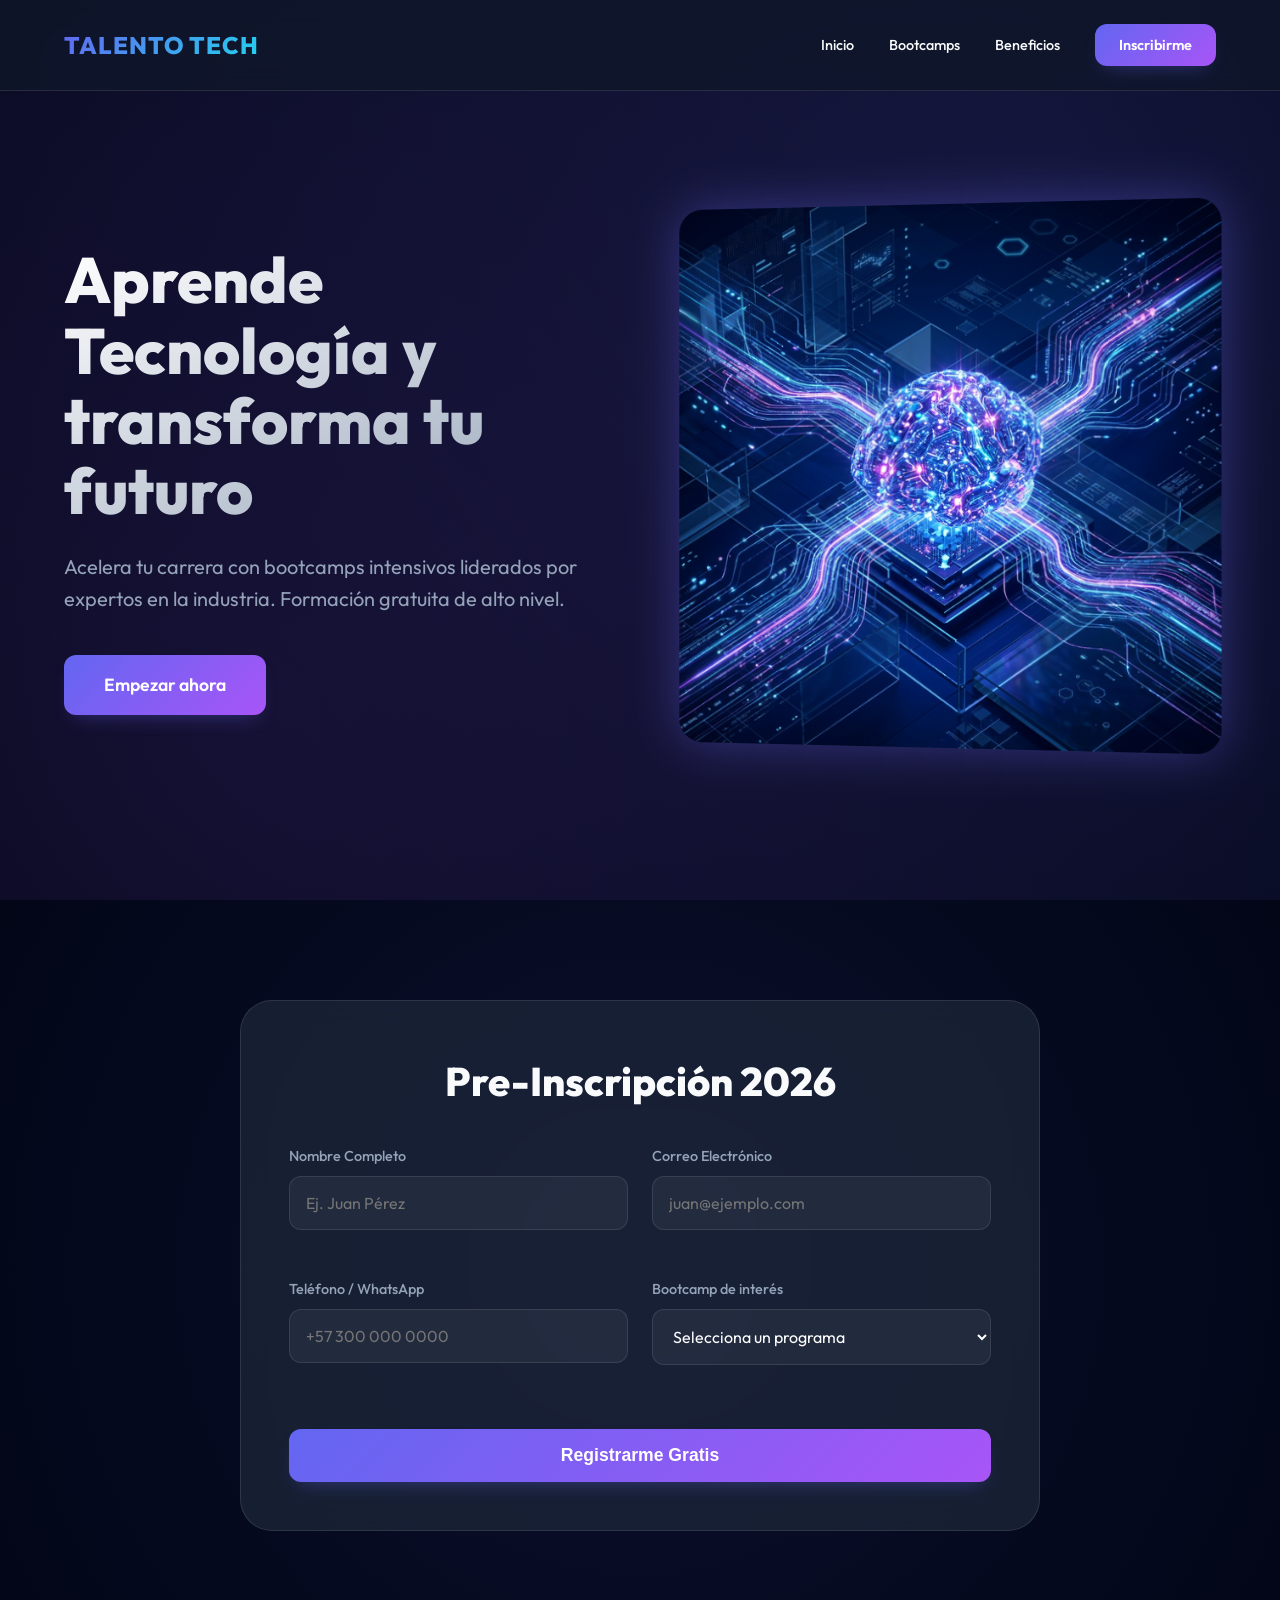
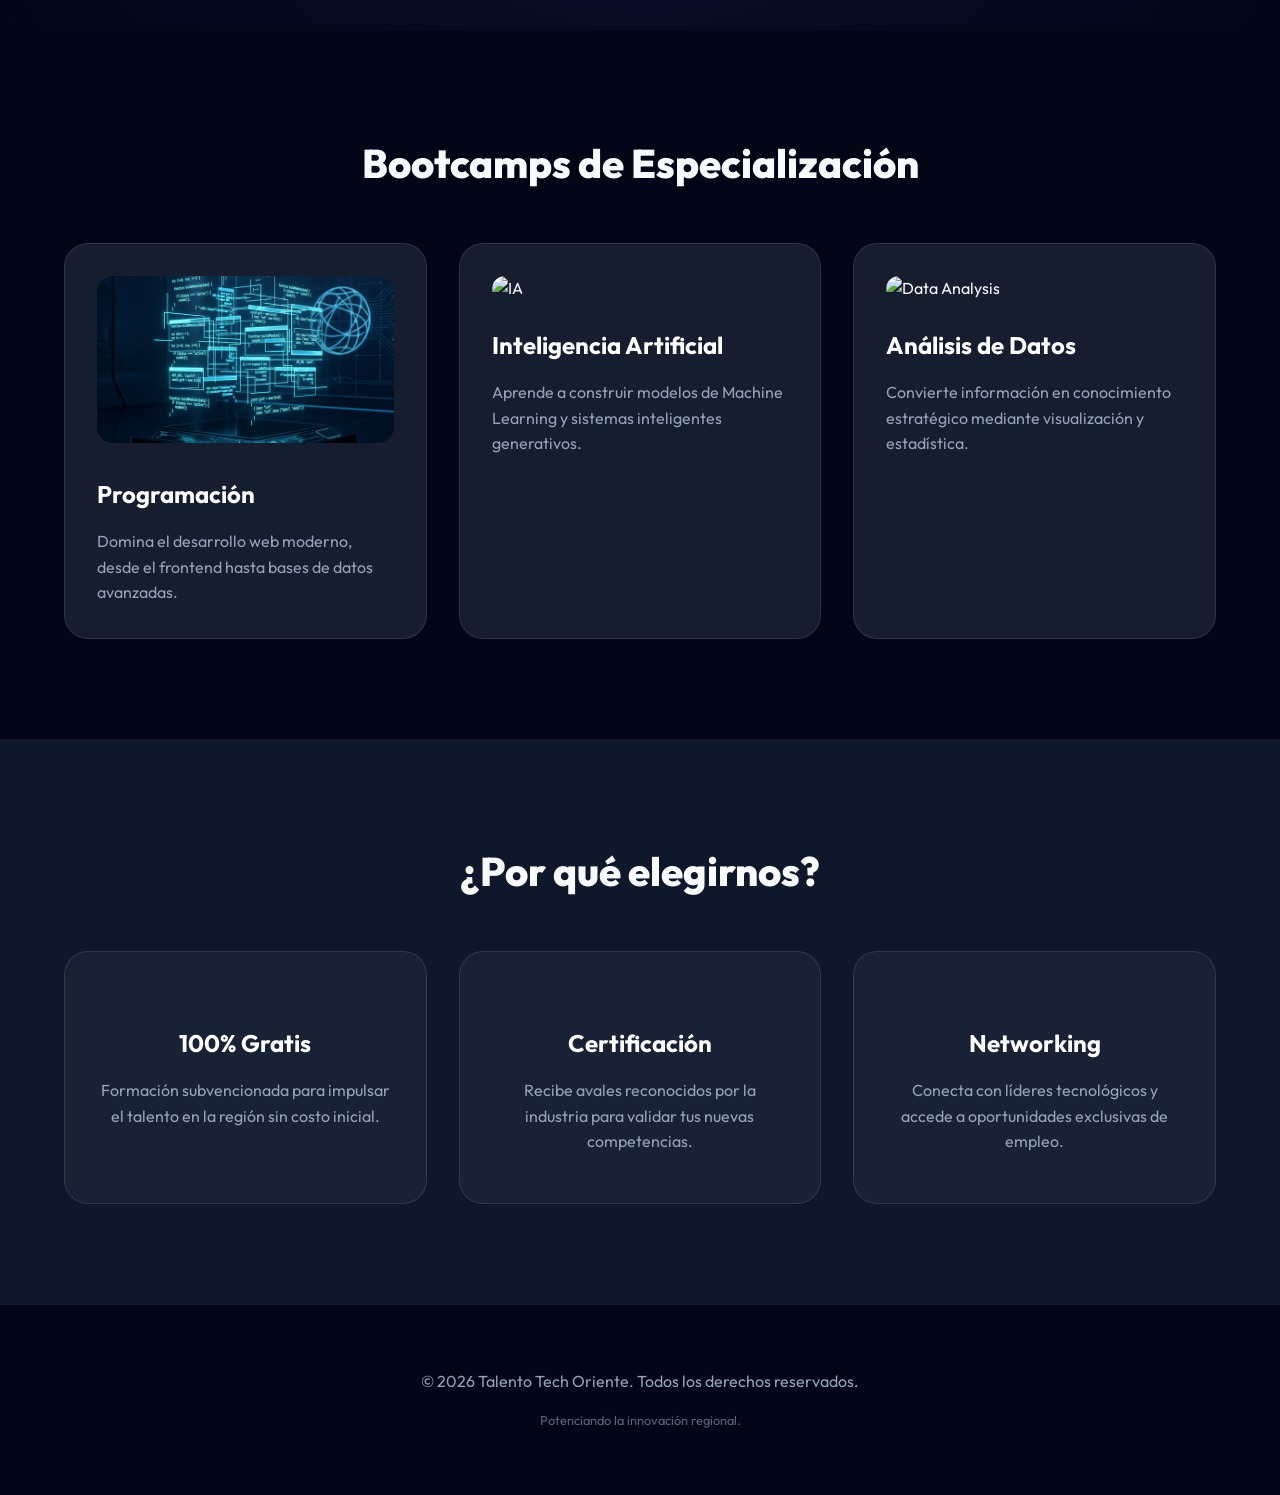
==== index.html @ 1f067f89 "Add files via upload" ====
<!DOCTYPE html>
<html lang="es">

<head>
    <meta charset="UTF-8">
    <meta name="viewport" content="width=device-width, initial-scale=1.0">
    <title>Talento Tech Oriente | Transforma tu futuro digital</title>

    <!-- Fonts & Icons -->
    <link rel="preconnect" href="https://fonts.googleapis.com">
    <link rel="preconnect" href="https://fonts.gstatic.com" crossorigin>
    <link href="https://fonts.googleapis.com/css2?family=Outfit:wght@300;400;600;800&display=swap" rel="stylesheet">
    <script src="https://unpkg.com/@phosphor-icons/web"></script>

    <!-- Animations (AOS) -->
    <link href="https://unpkg.com/aos@2.3.1/dist/aos.css" rel="stylesheet">

    <link rel="stylesheet" href="style.css">
</head>

<body>

    <header>
        <div class="logo">Talento Tech</div>
        <nav>
            <a href="#">Inicio</a>
            <a href="#bootcamps">Bootcamps</a>
            <a href="#beneficios">Beneficios</a>
            <a class="btn" style="padding: 0.6rem 1.5rem; font-size: 0.9rem;" href="#inscripcion">Inscribirme</a>
        </nav>
    </header>

    <main>
        <section class="hero">
            <div class="hero-content" data-aos="fade-right">
                <h1>Aprende Tecnología y <span style="color: var(--accent);">transforma</span> tu futuro</h1>
                <p>Acelera tu carrera con bootcamps intensivos liderados por expertos en la industria. Formación
                    gratuita de alto nivel.</p>
                <div class="hero-btns">
                    <a class="btn" href="#inscripcion">Empezar ahora</a>
                </div>
            </div>
            <div class="hero-image" data-aos="fade-left">
                <img src="hero.png" alt="Futuristic Tech Innovation">
            </div>
        </section>

        <section id="inscripcion" class="section form-section">
            <div class="form-grid" data-aos="zoom-in">
                <h2 style="text-align: center; margin-bottom: 2rem;">Pre-Inscripción 2026</h2>
                <form action="#" method="POST">
                    <div class="form-row">
                        <div class="form-group">
                            <label for="name">Nombre Completo</label>
                            <input type="text" id="name" placeholder="Ej. Juan Pérez" required>
                        </div>
                        <div class="form-group">
                            <label for="email">Correo Electrónico</label>
                            <input type="email" id="email" placeholder="juan@ejemplo.com" required>
                        </div>
                    </div>
                    <div class="form-row">
                        <div class="form-group">
                            <label for="phone">Teléfono / WhatsApp</label>
                            <input type="tel" id="phone" placeholder="+57 300 000 0000">
                        </div>
                        <div class="form-group">
                            <label for="bootcamp">Bootcamp de interés</label>
                            <select id="bootcamp" required>
                                <option value="" disabled selected>Selecciona un programa</option>
                                <option value="prog">Programación Fullstack</option>
                                <option value="ia">Inteligencia Artificial</option>
                                <option value="data">Análisis de Datos</option>
                            </select>
                        </div>
                    </div>
                    <button type="submit" class="btn submit-btn">Registrarme Gratis</button>
                </form>
            </div>
        </section>

        <section id="bootcamps" class="section">
            <h2 data-aos="fade-up">Bootcamps de Especialización</h2>
            <div class="cards">

                <div class="card" data-aos="fade-up" data-aos-delay="100">
                    <img src="programming.png" alt="Programación Fullstack">
                    <h3>Programación</h3>
                    <p>Domina el desarrollo web moderno, desde el frontend hasta bases de datos avanzadas.</p>
                </div>

                <div class="card" data-aos="fade-up" data-aos-delay="200">
                    <img src="https://images.unsplash.com/photo-1677442136019-21780ecad995?auto=format&fit=crop&q=80&w=600"
                        alt="IA">
                    <h3>Inteligencia Artificial</h3>
                    <p>Aprende a construir modelos de Machine Learning y sistemas inteligentes generativos.</p>
                </div>

                <div class="card" data-aos="fade-up" data-aos-delay="300">
                    <img src="https://images.unsplash.com/photo-1551288049-bbbda536ad0a?auto=format&fit=crop&q=80&w=600"
                        alt="Data Analysis">
                    <h3>Análisis de Datos</h3>
                    <p>Convierte información en conocimiento estratégico mediante visualización y estadística.</p>
                </div>

            </div>
        </section>

        <section id="beneficios" class="section beneficios">
            <h2 data-aos="fade-up">¿Por qué elegirnos?</h2>
            <div class="cards">

                <div class="card benefit-card" data-aos="zoom-in" data-aos-delay="100">
                    <i class="ph-bold ph-sketch-logo"></i>
                    <h3>100% Gratis</h3>
                    <p>Formación subvencionada para impulsar el talento en la región sin costo inicial.</p>
                </div>

                <div class="card benefit-card" data-aos="zoom-in" data-aos-delay="200">
                    <i class="ph-bold ph-certificate"></i>
                    <h3>Certificación</h3>
                    <p>Recibe avales reconocidos por la industria para validar tus nuevas competencias.</p>
                </div>

                <div class="card benefit-card" data-aos="zoom-in" data-aos-delay="300">
                    <i class="ph-bold ph-handshake"></i>
                    <h3>Networking</h3>
                    <p>Conecta con líderes tecnológicos y accede a oportunidades exclusivas de empleo.</p>
                </div>

            </div>
        </section>
    </main>

    <footer>
        <p>&copy; 2026 Talento Tech Oriente. Todos los derechos reservados.</p>
        <p style="font-size: 0.8rem; margin-top: 1rem; opacity: 0.6;">Potenciando la innovación regional.</p>
    </footer>

    <!-- AOS Script -->
    <script src="https://unpkg.com/aos@2.3.1/dist/aos.js"></script>
    <script>
        AOS.init({
            duration: 1000,
            once: true,
            offset: 100
        });
    </script>

    <!-- Chatbot Chatbase -->
    <script>
        (function () { if (!window.chatbase || window.chatbase("getState") !== "initialized") { window.chatbase = (...arguments) => { if (!window.chatbase.q) { window.chatbase.q = [] } window.chatbase.q.push(arguments) }; window.chatbase = new Proxy(window.chatbase, { get(target, prop) { if (prop === "q") { return target.q } return (...args) => target(prop, ...args) } }) } const onLoad = function () { const script = document.createElement("script"); script.src = "https://www.chatbase.co/embed.min.js"; script.id = "KgZQi_ZAson9j2ZE2IfJV"; script.domain = "www.chatbase.co"; document.body.appendChild(script) }; if (document.readyState === "complete") { onLoad() } else { window.addEventListener("load", onLoad) } })();
    </script>
</body>

</html>
---- style.css ----
:root {
  --primary: #6366f1;
  --primary-glow: rgba(99, 102, 241, 0.4);
  --secondary: #a855f7;
  --accent: #22d3ee;
  --bg-dark: #0f172a;
  --bg-darker: #020617;
  --text-light: #f8fafc;
  --text-muted: #94a3b8;
  --card-bg: rgba(30, 41, 59, 0.7);
  --glass: rgba(255, 255, 255, 0.03);
  --glass-border: rgba(255, 255, 255, 0.1);
}

* {
  margin: 0;
  padding: 0;
  box-sizing: border-box;
}

body {
  font-family: 'Outfit', sans-serif;
  background-color: var(--bg-darker);
  color: var(--text-light);
  line-height: 1.6;
  overflow-x: hidden;
}

header {
  background: rgba(15, 23, 42, 0.8);
  backdrop-filter: blur(12px);
  position: fixed;
  top: 0;
  width: 100%;
  z-index: 1000;
  padding: 1.5rem 5%;
  display: flex;
  justify-content: space-between;
  align-items: center;
  border-bottom: 1px solid var(--glass-border);
}

.logo {
  font-size: 1.5rem;
  font-weight: 800;
  background: linear-gradient(135deg, var(--primary), var(--accent));
  -webkit-background-clip: text;
  background-clip: text;
  -webkit-text-fill-color: transparent;
  text-transform: uppercase;
  letter-spacing: 1px;
}

nav a {
  color: var(--text-light);
  margin-left: 2rem;
  text-decoration: none;
  font-weight: 500;
  transition: color 0.3s ease;
  font-size: 0.9rem;
}

nav a:hover {
  color: var(--accent);
}

.hero {
  min-height: 100vh;
  padding: 120px 5% 60px;
  display: flex;
  align-items: center;
  gap: 4rem;
  background: radial-gradient(circle at 80% 20%, rgba(99, 102, 241, 0.15), transparent),
    radial-gradient(circle at 20% 80%, rgba(168, 85, 247, 0.1), transparent);
}

.hero-content {
  flex: 1;
}

.hero-content h1 {
  font-size: 4rem;
  line-height: 1.1;
  margin-bottom: 1.5rem;
  font-weight: 800;
  background: linear-gradient(to bottom right, #fff, #94a3b8);
  -webkit-background-clip: text;
  background-clip: text;
  -webkit-text-fill-color: transparent;
}

.hero-content p {
  font-size: 1.25rem;
  color: var(--text-muted);
  margin-bottom: 2.5rem;
  max-width: 600px;
}

.hero-image {
  flex: 1;
  position: relative;
}

.hero-image img {
  width: 100%;
  border-radius: 24px;
  box-shadow: 0 0 50px var(--primary-glow);
  transform: perspective(1000px) rotateY(-5deg);
  transition: transform 0.5s ease;
}

.hero-image:hover img {
  transform: perspective(1000px) rotateY(0deg);
}

.btn {
  display: inline-block;
  background: linear-gradient(135deg, var(--primary), var(--secondary));
  color: white;
  padding: 1rem 2.5rem;
  text-decoration: none;
  border-radius: 12px;
  font-weight: 600;
  font-size: 1.1rem;
  transition: all 0.3s cubic-bezier(0.4, 0, 0.2, 1);
  box-shadow: 0 10px 20px -10px var(--primary-glow);
}

.btn:hover {
  transform: translateY(-3px);
  box-shadow: 0 15px 30px -10px var(--primary-glow);
}

.section {
  padding: 100px 5%;
  text-align: center;
}

.section h2 {
  font-size: 2.5rem;
  margin-bottom: 3rem;
  font-weight: 800;
}

.cards {
  display: grid;
  grid-template-columns: repeat(auto-fit, minmax(300px, 1fr));
  gap: 2rem;
  max-width: 1200px;
  margin: 0 auto;
}

.card {
  background: var(--card-bg);
  border: 1px solid var(--glass-border);
  backdrop-filter: blur(10px);
  padding: 2rem;
  border-radius: 24px;
  text-align: left;
  transition: all 0.4s ease;
  overflow: hidden;
  position: relative;
}

.card:hover {
  transform: translateY(-10px);
  border-color: var(--primary);
  background: rgba(30, 41, 59, 0.9);
}

.card img {
  width: 100%;
  aspect-ratio: 16/9;
  object-fit: cover;
  border-radius: 16px;
  margin-bottom: 1.5rem;
}

.card h3 {
  font-size: 1.5rem;
  margin-bottom: 1rem;
  color: #fff;
}

.card p {
  color: var(--text-muted);
}

.beneficios {
  background: var(--bg-dark);
}

.benefit-card {
  text-align: center;
  padding: 3rem 2rem;
}

.benefit-card i {
  font-size: 2.5rem;
  color: var(--accent);
  margin-bottom: 1.5rem;
  display: block;
}

/* Forms */
.form-section {
  background: radial-gradient(circle at center, rgba(99, 102, 241, 0.1), transparent);
}

.form-grid {
  max-width: 800px;
  margin: 0 auto;
  background: var(--card-bg);
  padding: 3rem;
  border-radius: 32px;
  border: 1px solid var(--glass-border);
  backdrop-filter: blur(15px);
  text-align: left;
}

.form-row {
  display: grid;
  grid-template-columns: 1fr 1fr;
  gap: 1.5rem;
  margin-bottom: 1.5rem;
}

.form-group {
  margin-bottom: 1.5rem;
}

.form-group label {
  display: block;
  margin-bottom: 0.5rem;
  color: var(--text-muted);
  font-size: 0.9rem;
  font-weight: 500;
}

.form-group input,
.form-group select,
.form-group textarea {
  width: 100%;
  padding: 1rem;
  background: rgba(255, 255, 255, 0.05);
  border: 1px solid var(--glass-border);
  border-radius: 12px;
  color: white;
  font-family: inherit;
  font-size: 1rem;
  transition: all 0.3s cubic-bezier(0.4, 0, 0.2, 1);
}

.form-group input:focus,
.form-group select:focus,
.form-group textarea:focus {
  outline: none;
  border-color: var(--primary);
  background: rgba(255, 255, 255, 0.1);
  box-shadow: 0 0 20px var(--primary-glow);
}

.submit-btn {
  width: 100%;
  border: none;
  cursor: pointer;
  margin-top: 1rem;
}

@media (max-width: 768px) {
  .form-row {
    grid-template-columns: 1fr;
  }

  .form-grid {
    padding: 2rem;
  }
}

footer {
  padding: 4rem 5%;
  border-top: 1px solid var(--glass-border);
  text-align: center;
  background: var(--bg-darker);
}

footer p {
  color: var(--text-muted);
}

@media (max-width: 968px) {
  .hero {
    flex-direction: column;
    text-align: center;
    padding-top: 100px;
  }

  .hero-content h1 {
    font-size: 3rem;
  }

  .hero-content p {
    margin: 0 auto 2.5rem;
  }

  header {
    padding: 1rem 5%;
  }

  nav {
    display: none;
  }
}
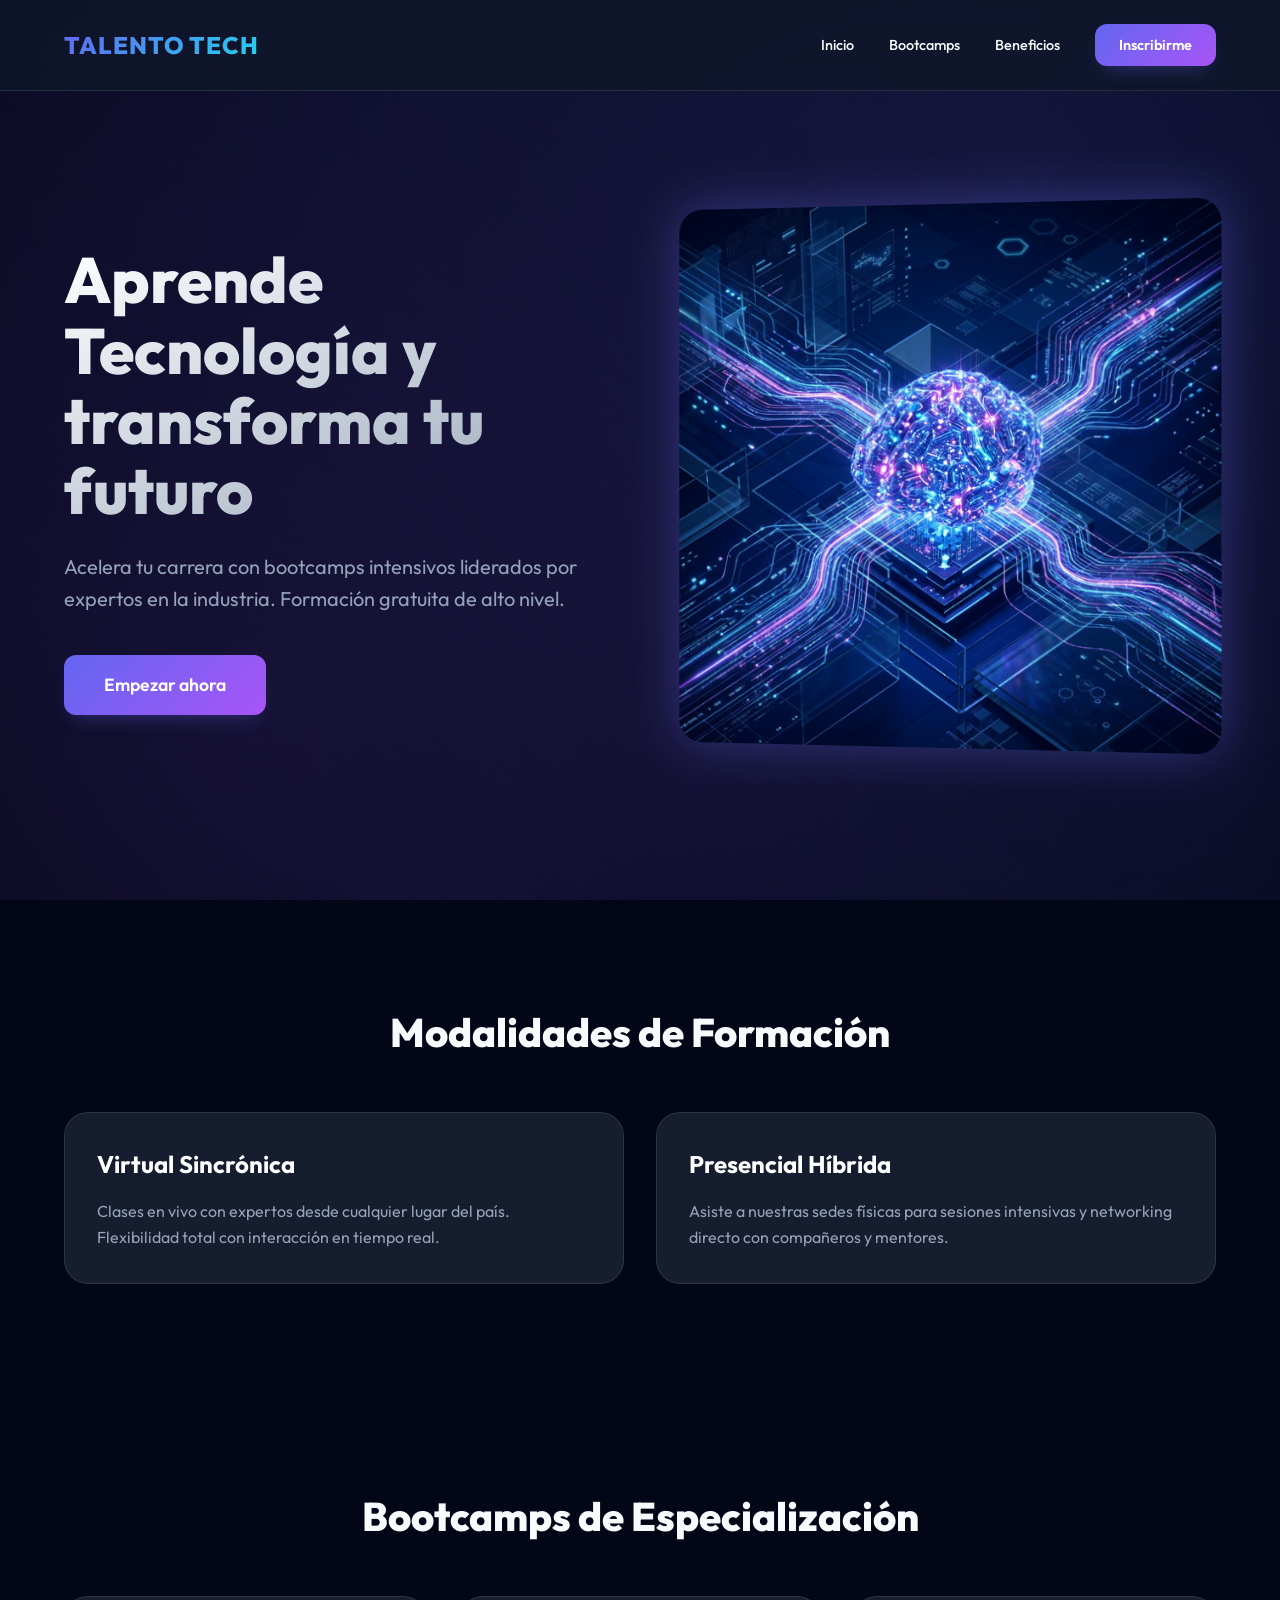
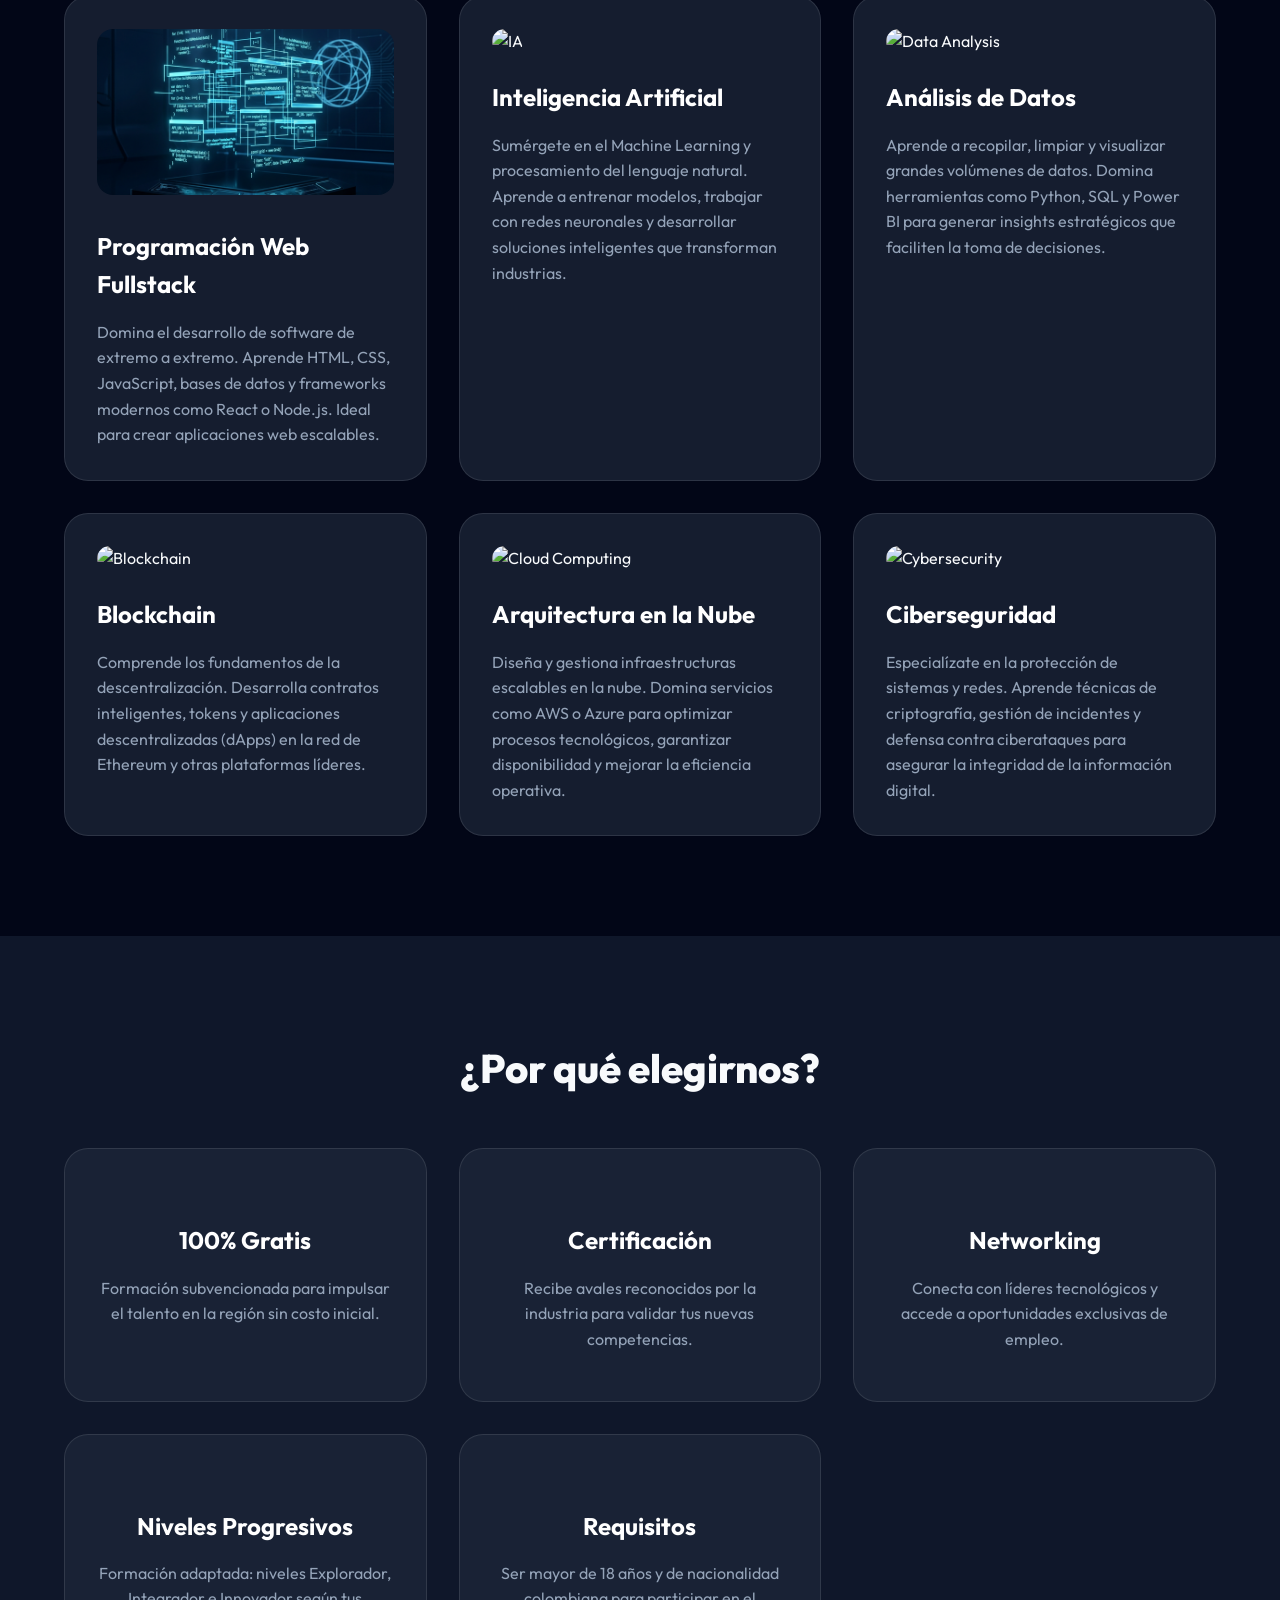
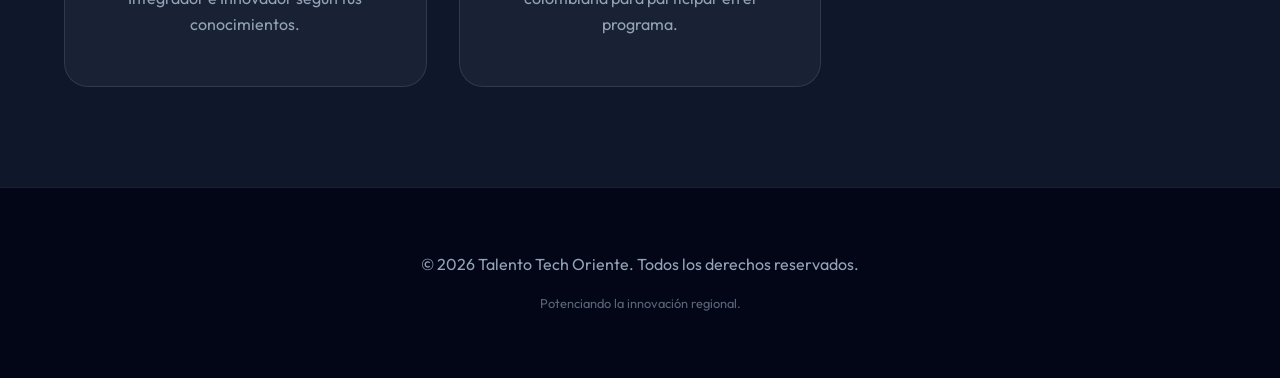
==== commit ed48c3c4: "Add files via upload" ====
--- a/index.html
+++ b/index.html
@@ -26,7 +26,7 @@
             <a href="#">Inicio</a>
             <a href="#bootcamps">Bootcamps</a>
             <a href="#beneficios">Beneficios</a>
-            <a class="btn" style="padding: 0.6rem 1.5rem; font-size: 0.9rem;" href="#inscripcion">Inscribirme</a>
+            <a class="btn" style="padding: 0.6rem 1.5rem; font-size: 0.9rem;" href="inscripcion.html">Inscribirme</a>
         </nav>
     </header>
 
@@ -37,7 +37,7 @@
                 <p>Acelera tu carrera con bootcamps intensivos liderados por expertos en la industria. Formación
                     gratuita de alto nivel.</p>
                 <div class="hero-btns">
-                    <a class="btn" href="#inscripcion">Empezar ahora</a>
+                    <a class="btn" href="inscripcion.html">Empezar ahora</a>
                 </div>
             </div>
             <div class="hero-image" data-aos="fade-left">
@@ -45,37 +45,23 @@
             </div>
         </section>
 
-        <section id="inscripcion" class="section form-section">
-            <div class="form-grid" data-aos="zoom-in">
-                <h2 style="text-align: center; margin-bottom: 2rem;">Pre-Inscripción 2026</h2>
-                <form action="#" method="POST">
-                    <div class="form-row">
-                        <div class="form-group">
-                            <label for="name">Nombre Completo</label>
-                            <input type="text" id="name" placeholder="Ej. Juan Pérez" required>
-                        </div>
-                        <div class="form-group">
-                            <label for="email">Correo Electrónico</label>
-                            <input type="email" id="email" placeholder="juan@ejemplo.com" required>
-                        </div>
-                    </div>
-                    <div class="form-row">
-                        <div class="form-group">
-                            <label for="phone">Teléfono / WhatsApp</label>
-                            <input type="tel" id="phone" placeholder="+57 300 000 0000">
-                        </div>
-                        <div class="form-group">
-                            <label for="bootcamp">Bootcamp de interés</label>
-                            <select id="bootcamp" required>
-                                <option value="" disabled selected>Selecciona un programa</option>
-                                <option value="prog">Programación Fullstack</option>
-                                <option value="ia">Inteligencia Artificial</option>
-                                <option value="data">Análisis de Datos</option>
-                            </select>
-                        </div>
-                    </div>
-                    <button type="submit" class="btn submit-btn">Registrarme Gratis</button>
-                </form>
+        <section id="modalidades" class="section">
+            <h2 data-aos="fade-up">Modalidades de Formación</h2>
+            <div class="cards">
+                <div class="card" data-aos="flip-left" data-aos-delay="100">
+                    <i class="ph-bold ph-monitor"
+                        style="font-size: 3rem; color: var(--accent); margin-bottom: 1rem;"></i>
+                    <h3>Virtual Sincrónica</h3>
+                    <p>Clases en vivo con expertos desde cualquier lugar del país. Flexibilidad total con interacción en
+                        tiempo real.</p>
+                </div>
+                <div class="card" data-aos="flip-right" data-aos-delay="200">
+                    <i class="ph-bold ph-buildings"
+                        style="font-size: 3rem; color: var(--primary); margin-bottom: 1rem;"></i>
+                    <h3>Presencial Híbrida</h3>
+                    <p>Asiste a nuestras sedes físicas para sesiones intensivas y networking directo con compañeros y
+                        mentores.</p>
+                </div>
             </div>
         </section>
 
@@ -85,22 +71,54 @@
 
                 <div class="card" data-aos="fade-up" data-aos-delay="100">
                     <img src="programming.png" alt="Programación Fullstack">
-                    <h3>Programación</h3>
-                    <p>Domina el desarrollo web moderno, desde el frontend hasta bases de datos avanzadas.</p>
+                    <h3>Programación Web Fullstack</h3>
+                    <p>Domina el desarrollo de software de extremo a extremo. Aprende HTML, CSS, JavaScript, bases de
+                        datos y frameworks modernos como React o Node.js. Ideal para crear aplicaciones web escalables.
+                    </p>
                 </div>
 
                 <div class="card" data-aos="fade-up" data-aos-delay="200">
                     <img src="https://images.unsplash.com/photo-1677442136019-21780ecad995?auto=format&fit=crop&q=80&w=600"
                         alt="IA">
                     <h3>Inteligencia Artificial</h3>
-                    <p>Aprende a construir modelos de Machine Learning y sistemas inteligentes generativos.</p>
+                    <p>Sumérgete en el Machine Learning y procesamiento del lenguaje natural. Aprende a entrenar
+                        modelos, trabajar con redes neuronales y desarrollar soluciones inteligentes que transforman
+                        industrias.</p>
                 </div>
 
                 <div class="card" data-aos="fade-up" data-aos-delay="300">
                     <img src="https://images.unsplash.com/photo-1551288049-bbbda536ad0a?auto=format&fit=crop&q=80&w=600"
                         alt="Data Analysis">
                     <h3>Análisis de Datos</h3>
-                    <p>Convierte información en conocimiento estratégico mediante visualización y estadística.</p>
+                    <p>Aprende a recopilar, limpiar y visualizar grandes volúmenes de datos. Domina herramientas como
+                        Python, SQL y Power BI para generar insights estratégicos que faciliten la toma de decisiones.
+                    </p>
+                </div>
+
+                <div class="card" data-aos="fade-up" data-aos-delay="100">
+                    <img src="https://images.unsplash.com/photo-1639762681485-074b7f938ba0?auto=format&fit=crop&q=80&w=600"
+                        alt="Blockchain">
+                    <h3>Blockchain</h3>
+                    <p>Comprende los fundamentos de la descentralización. Desarrolla contratos inteligentes, tokens y
+                        aplicaciones descentralizadas (dApps) en la red de Ethereum y otras plataformas líderes.</p>
+                </div>
+
+                <div class="card" data-aos="fade-up" data-aos-delay="200">
+                    <img src="https://images.unsplash.com/photo-1451187580459-43490279c0fa?auto=format&fit=crop&q=80&w=600"
+                        alt="Cloud Computing">
+                    <h3>Arquitectura en la Nube</h3>
+                    <p>Diseña y gestiona infraestructuras escalables en la nube. Domina servicios como AWS o Azure para
+                        optimizar procesos tecnológicos, garantizar disponibilidad y mejorar la eficiencia operativa.
+                    </p>
+                </div>
+
+                <div class="card" data-aos="fade-up" data-aos-delay="300">
+                    <img src="https://images.unsplash.com/photo-1550751827-4bd374c3f58b?auto=format&fit=crop&q=80&w=600"
+                        alt="Cybersecurity">
+                    <h3>Ciberseguridad</h3>
+                    <p>Especialízate en la protección de sistemas y redes. Aprende técnicas de criptografía, gestión de
+                        incidentes y defensa contra ciberataques para asegurar la integridad de la información digital.
+                    </p>
                 </div>
 
             </div>
@@ -126,6 +144,18 @@
                     <i class="ph-bold ph-handshake"></i>
                     <h3>Networking</h3>
                     <p>Conecta con líderes tecnológicos y accede a oportunidades exclusivas de empleo.</p>
+                </div>
+
+                <div class="card benefit-card" data-aos="zoom-in" data-aos-delay="100">
+                    <i class="ph-bold ph-strategy"></i>
+                    <h3>Niveles Progresivos</h3>
+                    <p>Formación adaptada: niveles Explorador, Integrador e Innovador según tus conocimientos.</p>
+                </div>
+
+                <div class="card benefit-card" data-aos="zoom-in" data-aos-delay="200">
+                    <i class="ph-bold ph-identification-card"></i>
+                    <h3>Requisitos</h3>
+                    <p>Ser mayor de 18 años y de nacionalidad colombiana para participar en el programa.</p>
                 </div>
 
             </div>
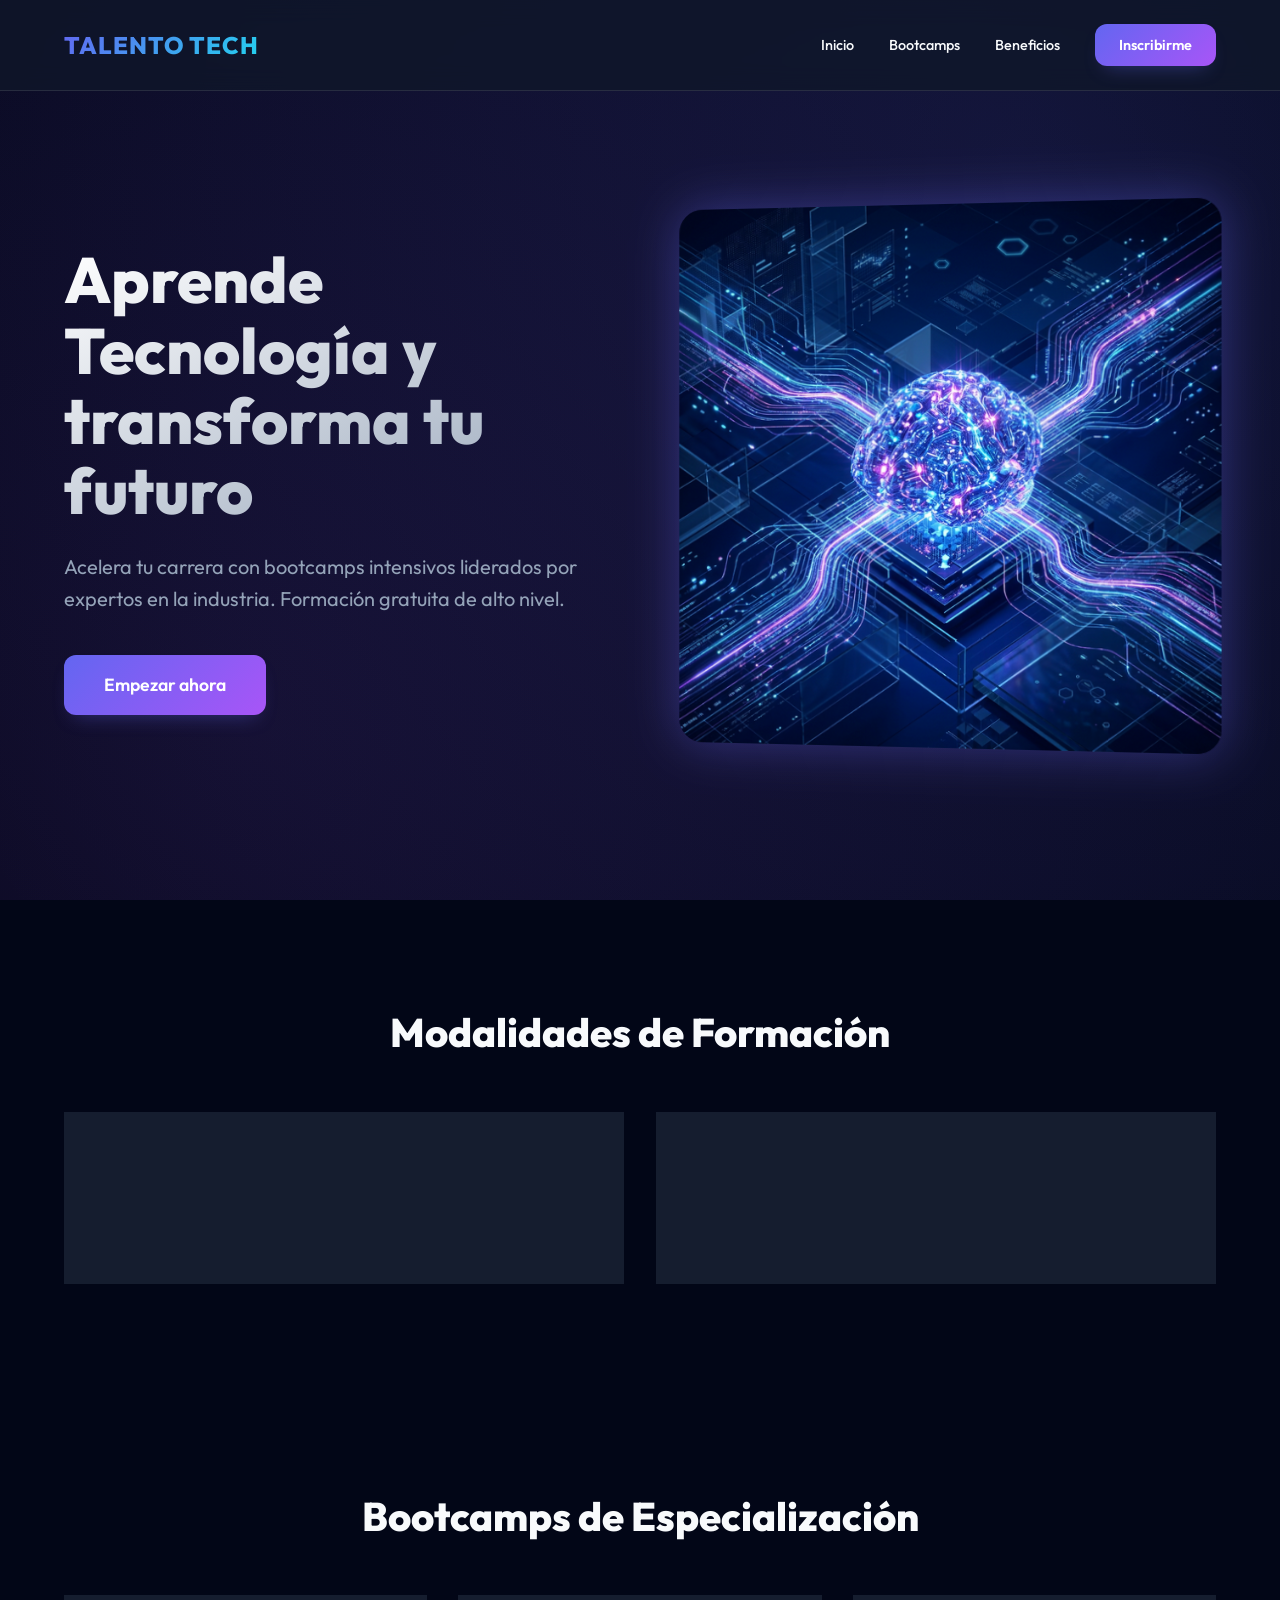
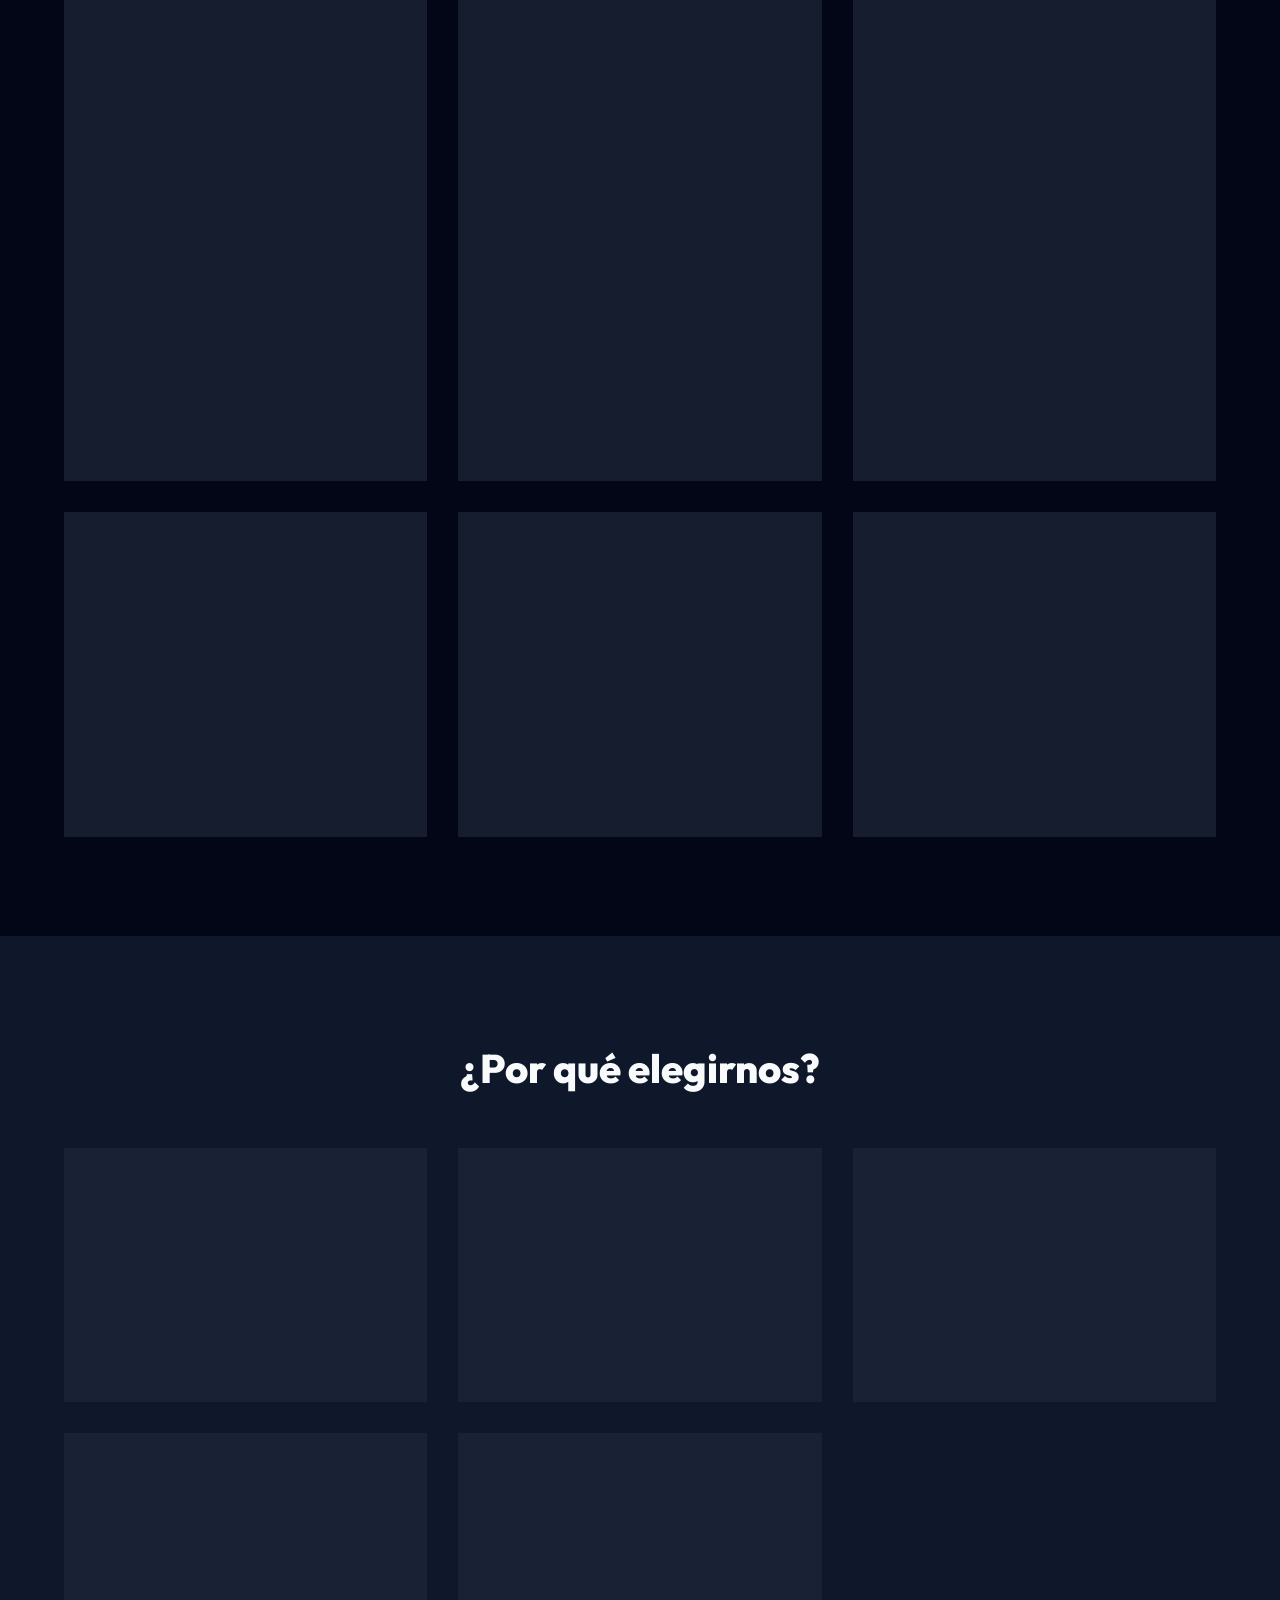
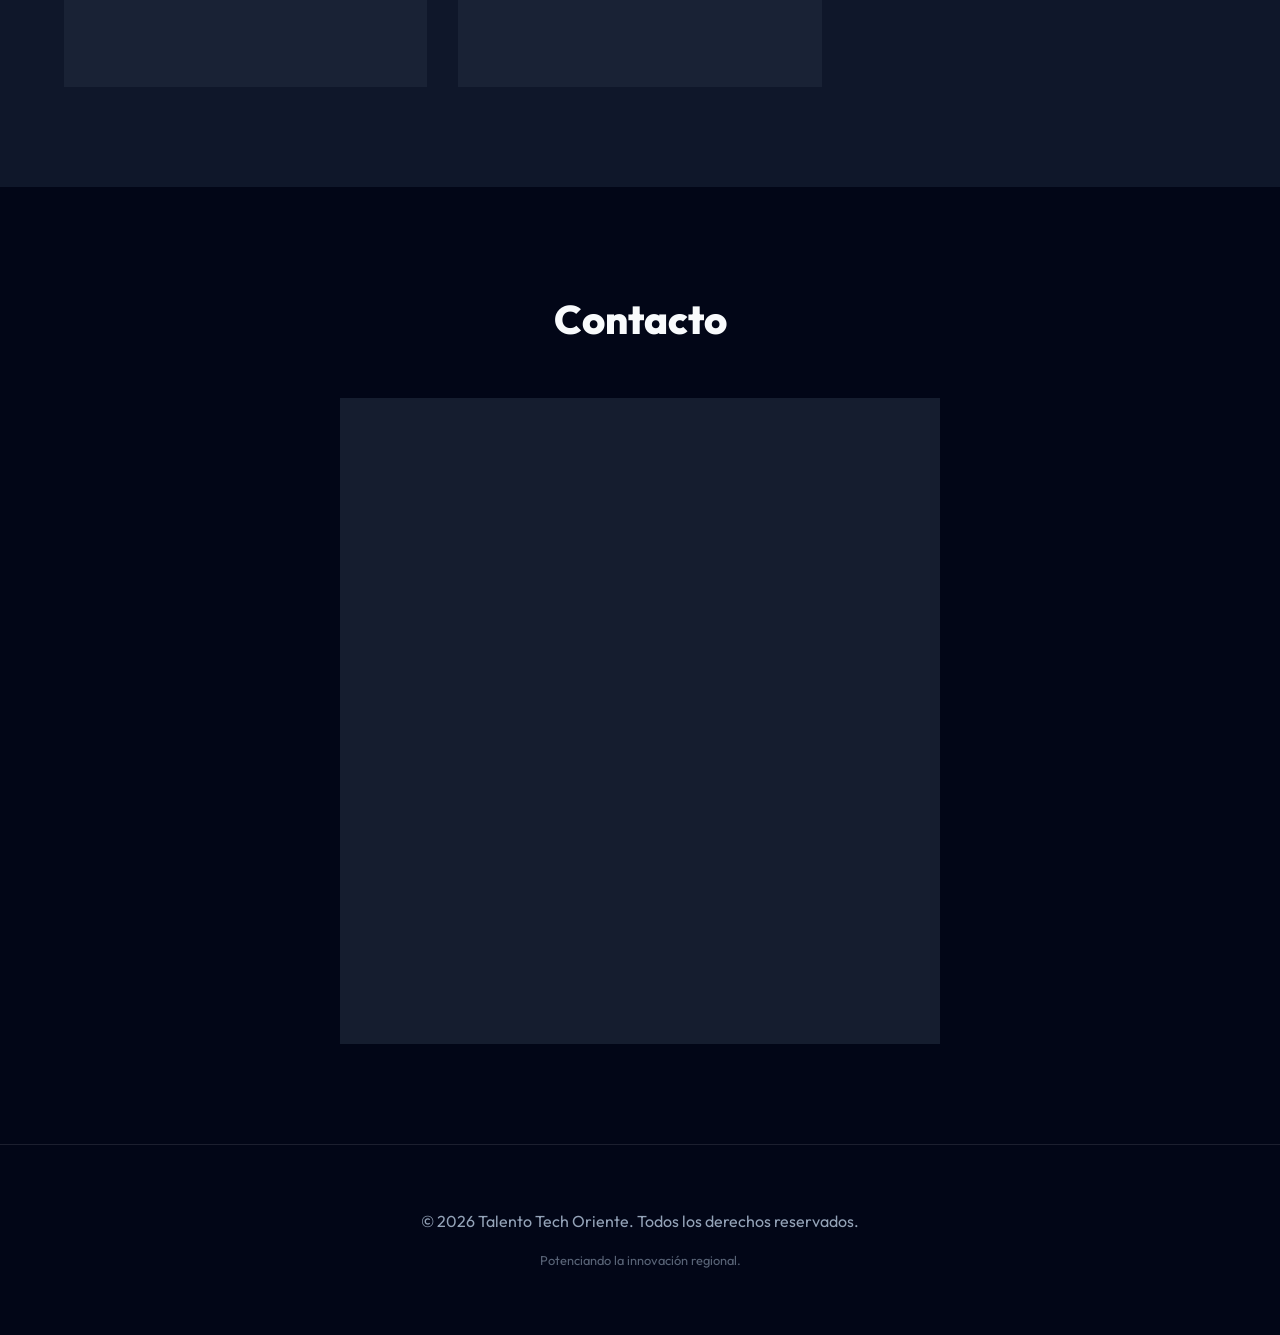
==== commit ff9bcc72: "Add files via upload" ====
--- a/index.html
+++ b/index.html
@@ -160,6 +160,29 @@
 
             </div>
         </section>
+        <section id="contacto" class="section">
+            <h2 data-aos="fade-up">Contacto</h2>
+            <div class="form-grid" data-aos="zoom-in" style="max-width: 600px;">
+                <p style="text-align: center; color: var(--text-muted); margin-bottom: 2rem;">¿Tienes alguna duda?
+                    Envíanos un mensaje y te responderemos a la brevedad.</p>
+                <form action="https://formspree.io/f/mkoqjwzg" method="POST">
+                    <div class="form-group">
+                        <label for="contact-name">Nombre</label>
+                        <input type="text" id="contact-name" name="name" placeholder="Tu nombre" required>
+                    </div>
+                    <div class="form-group">
+                        <label for="contact-email">Email</label>
+                        <input type="email" id="contact-email" name="email" placeholder="tu@email.com" required>
+                    </div>
+                    <div class="form-group">
+                        <label for="message">Mensaje</label>
+                        <textarea id="message" name="message" rows="4" placeholder="¿En qué podemos ayudarte?"
+                            style="width: 100%; background: rgba(255,255,255,0.05); border: 1px solid var(--glass-border); border-radius: 12px; color: white; padding: 1rem;"></textarea>
+                    </div>
+                    <button type="submit" class="btn submit-btn">Enviar Mensaje</button>
+                </form>
+            </div>
+        </section>
     </main>
 
     <footer>
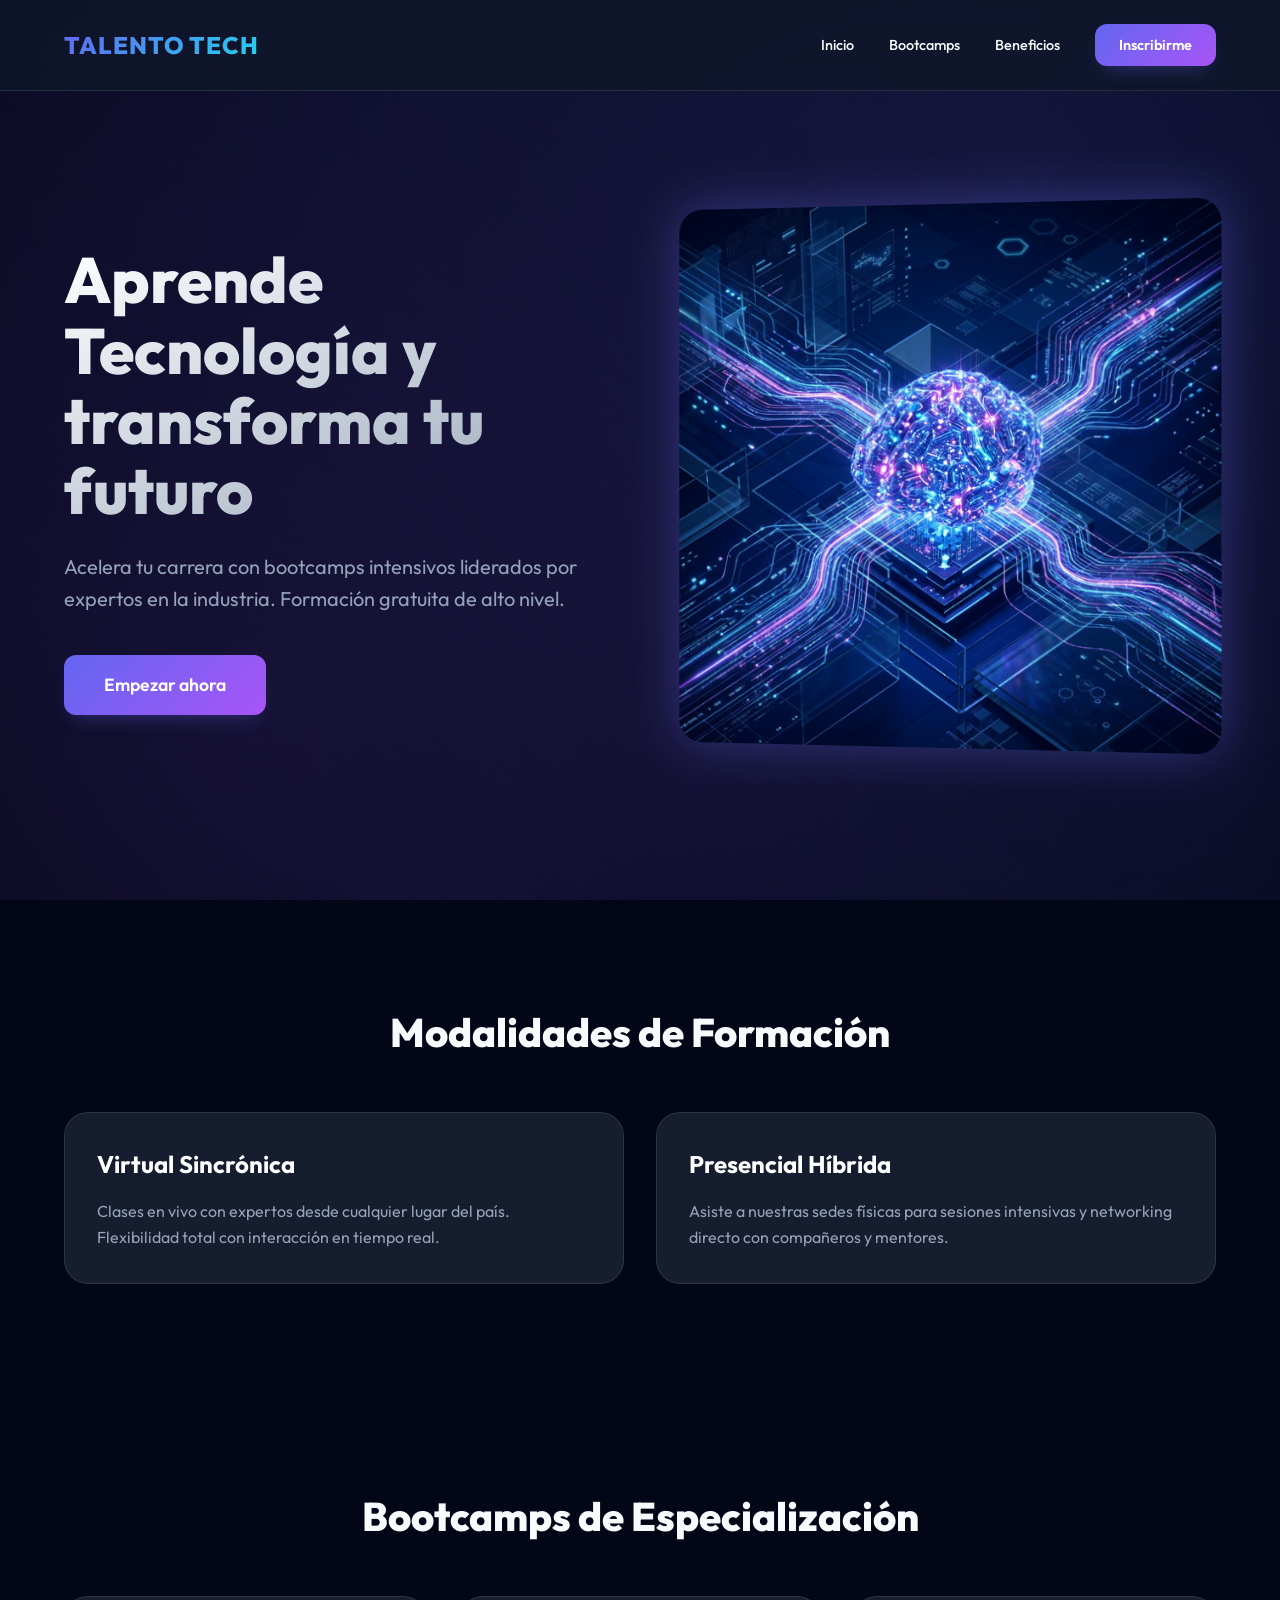
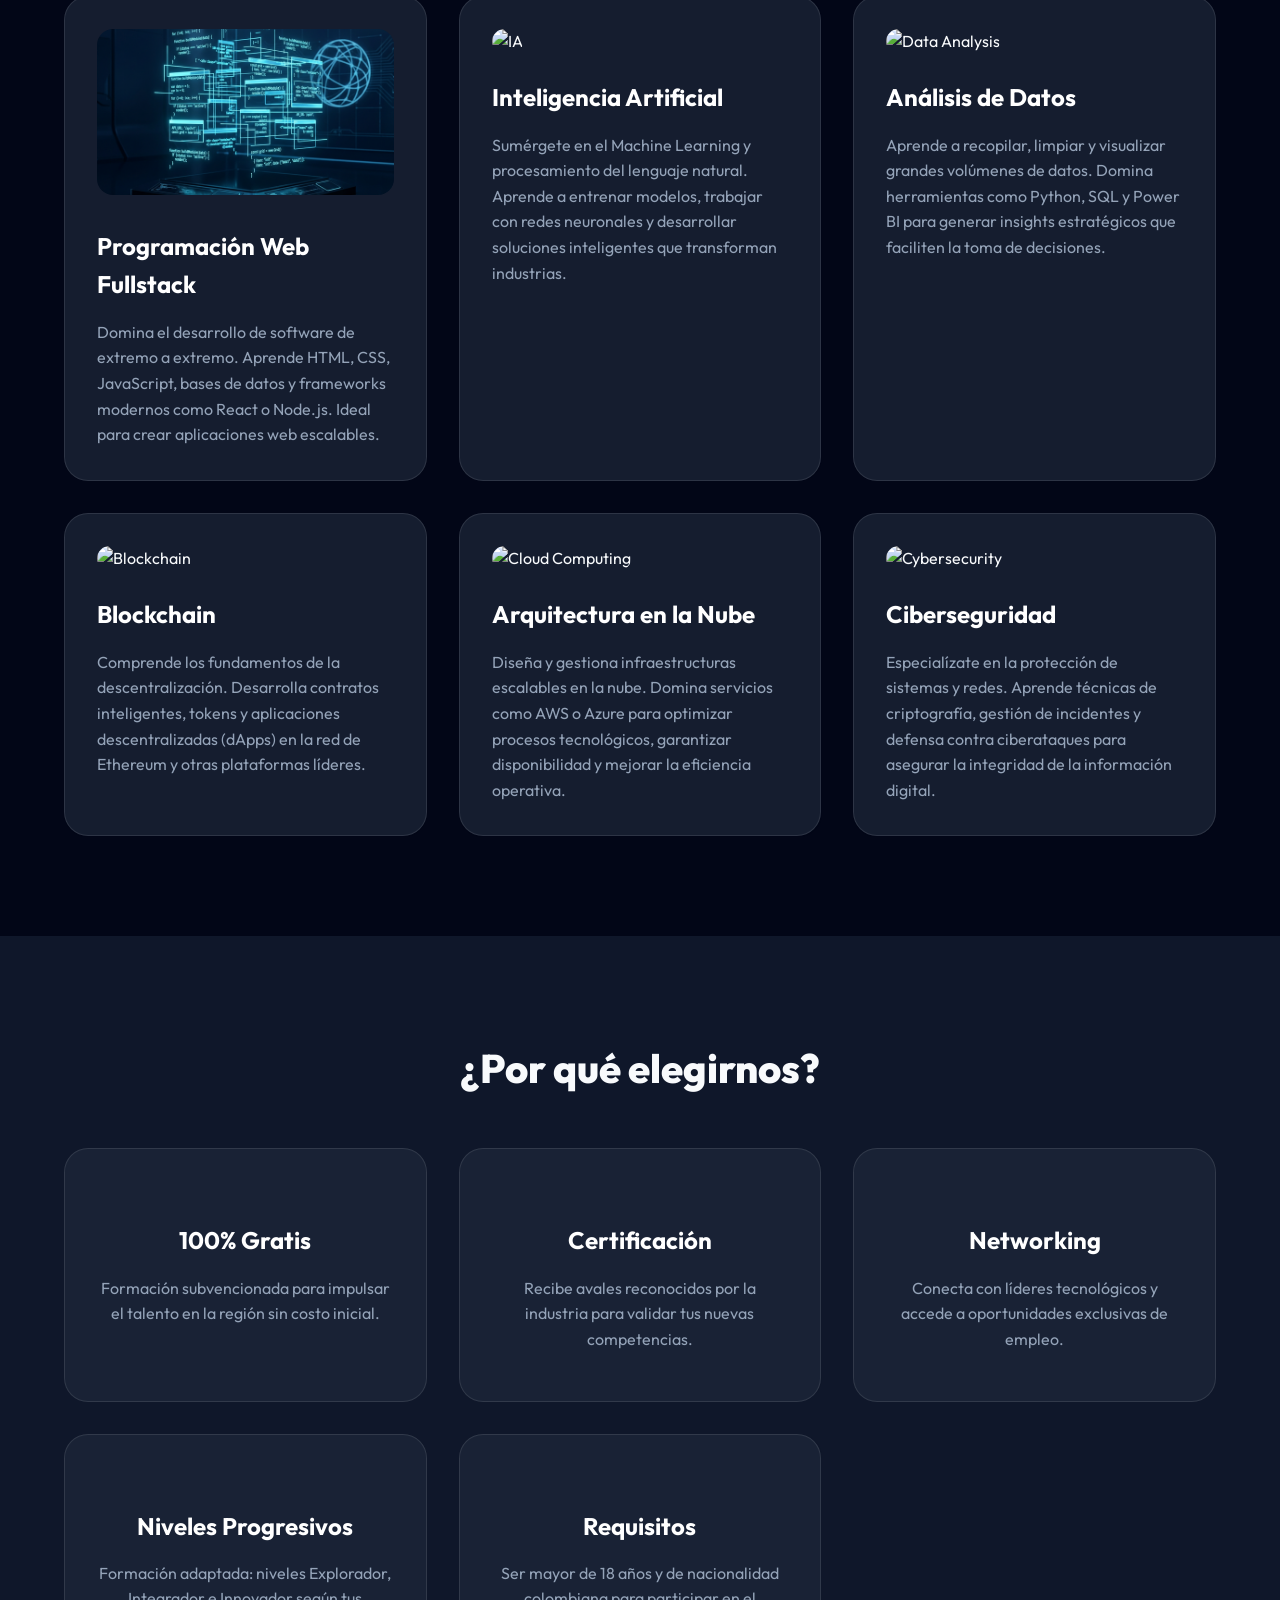
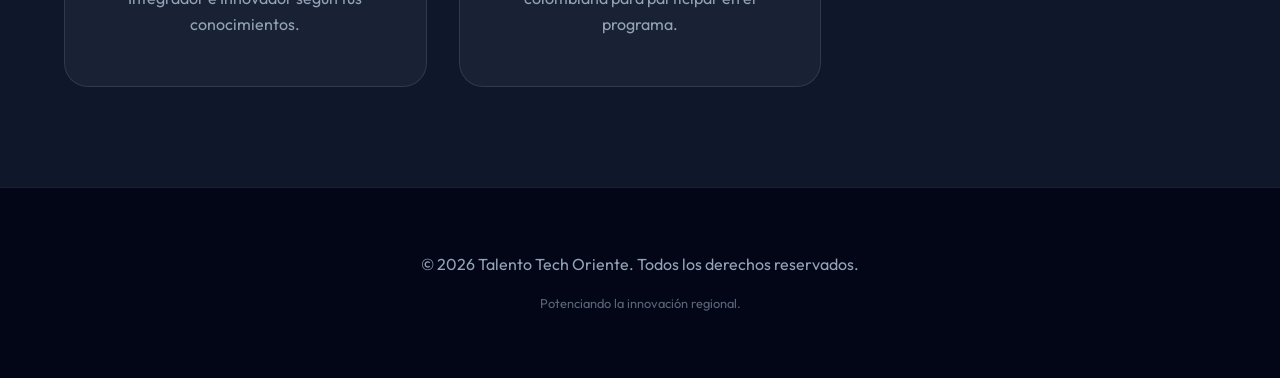
==== commit 7249246b: "Add files via upload" ====
--- a/index.html
+++ b/index.html
@@ -160,29 +160,6 @@
 
             </div>
         </section>
-        <section id="contacto" class="section">
-            <h2 data-aos="fade-up">Contacto</h2>
-            <div class="form-grid" data-aos="zoom-in" style="max-width: 600px;">
-                <p style="text-align: center; color: var(--text-muted); margin-bottom: 2rem;">¿Tienes alguna duda?
-                    Envíanos un mensaje y te responderemos a la brevedad.</p>
-                <form action="https://formspree.io/f/mkoqjwzg" method="POST">
-                    <div class="form-group">
-                        <label for="contact-name">Nombre</label>
-                        <input type="text" id="contact-name" name="name" placeholder="Tu nombre" required>
-                    </div>
-                    <div class="form-group">
-                        <label for="contact-email">Email</label>
-                        <input type="email" id="contact-email" name="email" placeholder="tu@email.com" required>
-                    </div>
-                    <div class="form-group">
-                        <label for="message">Mensaje</label>
-                        <textarea id="message" name="message" rows="4" placeholder="¿En qué podemos ayudarte?"
-                            style="width: 100%; background: rgba(255,255,255,0.05); border: 1px solid var(--glass-border); border-radius: 12px; color: white; padding: 1rem;"></textarea>
-                    </div>
-                    <button type="submit" class="btn submit-btn">Enviar Mensaje</button>
-                </form>
-            </div>
-        </section>
     </main>
 
     <footer>
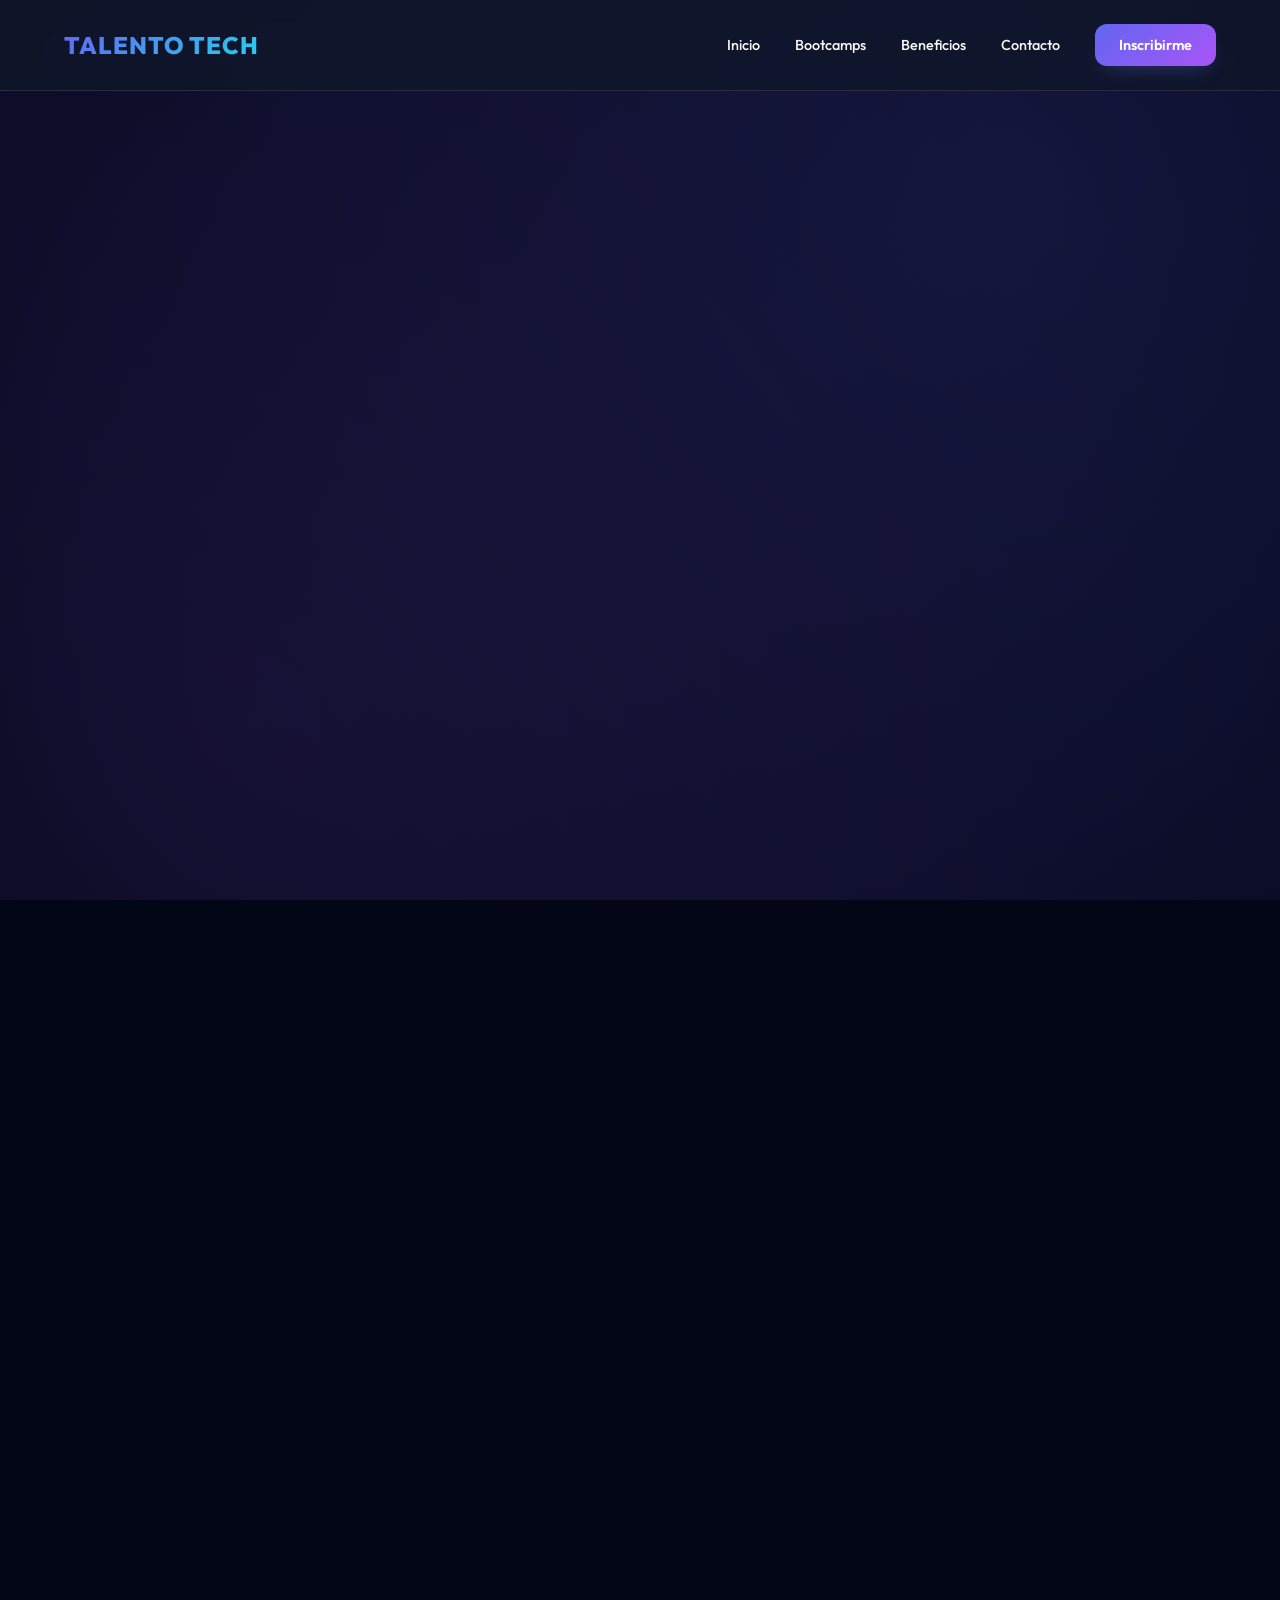
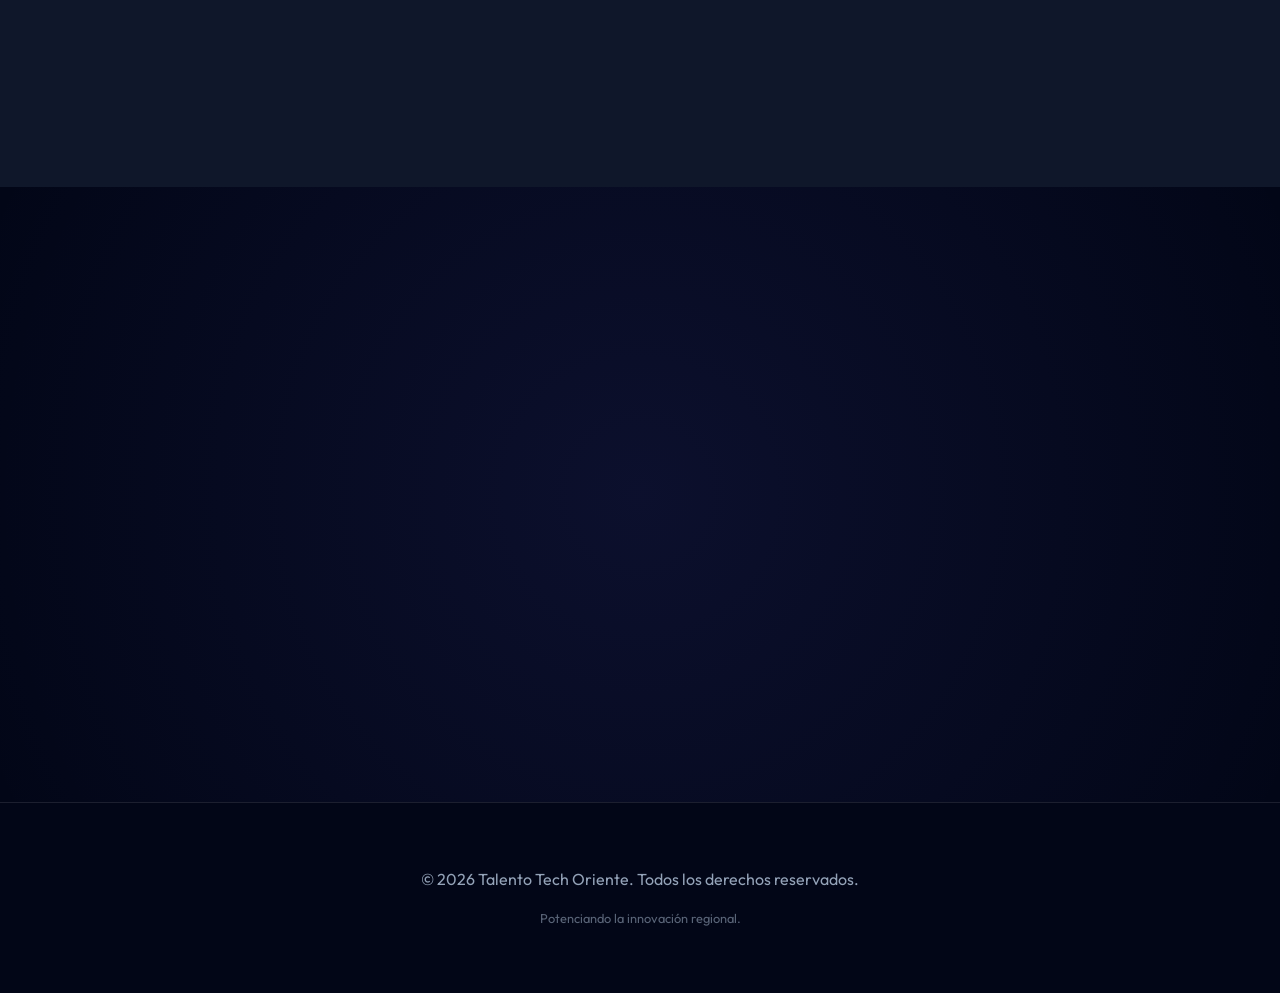
==== commit db53d3e1: "Add files via upload" ====
--- a/index.html
+++ b/index.html
@@ -16,6 +16,8 @@
     <link href="https://unpkg.com/aos@2.3.1/dist/aos.css" rel="stylesheet">
 
     <link rel="stylesheet" href="style.css">
+    <!-- Supabase JS -->
+    <script src="https://cdn.jsdelivr.net/npm/@supabase/supabase-js@2"></script>
 </head>
 
 <body>
@@ -26,6 +28,7 @@
             <a href="#">Inicio</a>
             <a href="#bootcamps">Bootcamps</a>
             <a href="#beneficios">Beneficios</a>
+            <a href="#contacto">Contacto</a>
             <a class="btn" style="padding: 0.6rem 1.5rem; font-size: 0.9rem;" href="inscripcion.html">Inscribirme</a>
         </nav>
     </header>
@@ -160,6 +163,65 @@
 
             </div>
         </section>
+        <section id="contacto" class="section form-section">
+            <h2 data-aos="fade-up">Interactúa con nosotros</h2>
+            <div class="form-grid" data-aos="zoom-in">
+                
+                <!-- 1. Recuadro Inicial de Selección -->
+                <div id="auth-selection" style="text-align: center; padding: 2rem 0;">
+                    <p style="margin-bottom: 2rem; color: var(--text-muted); font-size: 1.1rem;">Para dejar un comentario, primero dinos quién eres:</p>
+                    <div class="form-row">
+                        <button type="button" class="btn" onclick="showAuthForm('register')" style="width: 100%;">Soy Nuevo (Registrarme)</button>
+                        <button type="button" class="btn" onclick="showAuthForm('login')" style="background: var(--card-bg); border: 1px solid var(--primary); width: 100%;">Ya tengo cuenta (Ingresar)</button>
+                    </div>
+                </div>
+
+                <!-- 2. Formulario de Autenticación (Oculto inicialmente) -->
+                <form id="main-auth-form" style="display: none;">
+                    <h3 id="auth-title" style="margin-bottom: 1.5rem; color: var(--accent);"></h3>
+                    
+                    <div id="register-fields">
+                        <div class="form-group">
+                            <label for="nombres">Nombres</label>
+                            <input type="text" id="nombres" name="nombres" placeholder="Tu nombre completo">
+                        </div>
+                    </div>
+
+                    <div class="form-row">
+                        <div class="form-group">
+                            <label for="correo">Correo Electrónico</label>
+                            <input type="email" id="correo" name="email" placeholder="ejemplo@correo.com" required>
+                        </div>
+                        <div class="form-group">
+                            <label for="password">Contraseña</label>
+                            <div class="password-wrapper">
+                                <input type="password" id="password" name="password" placeholder="••••••••" required>
+                                <i class="ph-bold ph-eye" id="togglePassword"></i>
+                            </div>
+                        </div>
+                    </div>
+
+                    <div style="display: flex; gap: 1rem; margin-top: 1rem;">
+                        <button type="button" id="btn-auth-action" class="btn submit-btn" style="flex: 2;"></button>
+                        <button type="button" class="btn" onclick="resetView()" style="flex: 1; background: rgba(255,0,0,0.1); border: 1px solid rgba(255,255,255,0.1); margin-top: 0;">Cancelar</button>
+                    </div>
+                </form>
+
+                <!-- 3. Formulario de Comentarios (Oculto hasta login) -->
+                <div id="comment-section" style="display: none; text-align: left;">
+                    <div style="display: flex; justify-content: space-between; align-items: center; margin-bottom: 1.5rem;">
+                        <h3 style="color: var(--accent);">Bienvenido, <span id="user-display-name"></span></h3>
+                        <button type="button" onclick="logout()" class="btn" style="padding: 0.5rem 1rem; font-size: 0.8rem; background: transparent; border: 1px solid var(--glass-border);">Cerrar Sesión</button>
+                    </div>
+                    <div class="form-group">
+                        <label for="comentarios">Escribe tu comentario</label>
+                        <textarea id="comentarios" name="comentarios" rows="4" placeholder="¿Qué piensas de nuestros bootcamps?"></textarea>
+                    </div>
+                    <button type="button" id="btn-send-comment" onclick="handleCommentSubmission()" class="btn submit-btn" style="width: 100%;">Enviar Comentario</button>
+                </div>
+
+            </div>
+        </section>
     </main>
 
     <footer>
@@ -169,12 +231,118 @@
 
     <!-- AOS Script -->
     <script src="https://unpkg.com/aos@2.3.1/dist/aos.js"></script>
+
+    <!-- Supabase and Logic Script -->
     <script>
-        AOS.init({
-            duration: 1000,
-            once: true,
-            offset: 100
+        // Supabase Configuration
+        const SUPABASE_URL = 'https://twfmzprqssfsoubefjfy.supabase.co';
+        const SUPABASE_KEY = 'sb_publishable_mC8422ooUui5OGQmSwhuRg_hTleXq1N';
+        const supabaseClient = supabase.createClient(SUPABASE_URL, SUPABASE_KEY);
+
+        // UI State Management
+        let currentMode = 'register';
+        const authSelection = document.getElementById('auth-selection');
+        const authForm = document.getElementById('main-auth-form');
+        const commentSection = document.getElementById('comment-section');
+        const registerFields = document.getElementById('register-fields');
+        const authTitle = document.getElementById('auth-title');
+        const btnAuthAction = document.getElementById('btn-auth-action');
+        const userNameSpan = document.getElementById('user-display-name');
+
+        function showAuthForm(mode) {
+            currentMode = mode;
+            authSelection.style.display = 'none';
+            authForm.style.display = 'block';
+            
+            if (mode === 'register') {
+                authTitle.textContent = 'Crear Nueva Cuenta';
+                btnAuthAction.textContent = 'Registrarme';
+                registerFields.style.display = 'block';
+            } else {
+                authTitle.textContent = 'Ingresar a mi Cuenta';
+                btnAuthAction.textContent = 'Iniciar Sesión';
+                registerFields.style.display = 'none';
+            }
+        }
+
+        function resetView() {
+            authSelection.style.display = 'block';
+            authForm.style.display = 'none';
+            commentSection.style.display = 'none';
+        }
+
+        async function logout() {
+            await supabaseClient.auth.signOut();
+            resetView();
+        }
+
+        // AOS initialization
+        AOS.init({ duration: 1000, once: true, offset: 100 });
+
+        // Password Toggle
+        const togglePassword = document.querySelector('#togglePassword');
+        const passwordInput = document.querySelector('#password');
+        if (togglePassword) {
+            togglePassword.addEventListener('click', function() {
+                const type = passwordInput.getAttribute('type') === 'password' ? 'text' : 'password';
+                passwordInput.setAttribute('type', type);
+                this.classList.toggle('ph-eye');
+                this.classList.toggle('ph-eye-slash');
+            });
+        }
+
+        // Auth Submission
+        btnAuthAction.addEventListener('click', async () => {
+            const email = document.getElementById('correo').value;
+            const password = document.getElementById('password').value;
+
+            if (currentMode === 'register') {
+                const nombres = document.getElementById('nombres').value;
+                const { data, error } = await supabaseClient.auth.signUp({
+                    email, password, options: { data: { full_name: nombres } }
+                });
+                if (error) alert('Error: ' + error.message);
+                else {
+                    alert('¡Registro exitoso! Por favor confirma tu correo.');
+                    showCommentArea(nombres || email);
+                }
+            } else {
+                const { data, error } = await supabaseClient.auth.signInWithPassword({ email, password });
+                if (error) alert('Error: ' + error.message);
+                else {
+                    showCommentArea(data.user.user_metadata.full_name || email);
+                }
+            }
         });
+
+        function showCommentArea(name) {
+            authForm.style.display = 'none';
+            commentSection.style.display = 'block';
+            userNameSpan.textContent = name;
+        }
+
+        async function handleCommentSubmission() {
+            const { data: { user } } = await supabaseClient.auth.getUser();
+            if (!user) return alert('Debes estar logueado');
+
+            const comentario = document.getElementById('comentarios').value;
+            if (!comentario) return alert('Escribe algo primero');
+
+            const { error } = await supabaseClient
+                .from('comentarios')
+                .insert([{
+                    nombres: user.user_metadata.full_name || 'Usuario',
+                    correo: user.email,
+                    comentario: comentario,
+                    user_id: user.id
+                }]);
+
+            if (error) alert('Error al enviar: ' + error.message);
+            else {
+                alert('¡Gracias por tu comentario!');
+                document.getElementById('comentarios').value = '';
+            }
+        }
     </script>
 
     <!-- Chatbot Chatbase -->
--- a/style.css
+++ b/style.css
@@ -260,6 +260,21 @@
   box-shadow: 0 0 20px var(--primary-glow);
 }
 
+.form-group select option {
+  background-color: #1e293b;
+  /* Gris oscuro/azulado legible */
+  color: white;
+}
+
+.form-group input[type="date"]::-webkit-calendar-picker-indicator {
+  filter: invert(1);
+  cursor: pointer;
+}
+
+textarea {
+  resize: vertical;
+}
+
 .submit-btn {
   width: 100%;
   border: none;
@@ -288,6 +303,98 @@
   color: var(--text-muted);
 }
 
+/* Modal Styles */
+.modal {
+  display: none;
+  position: fixed;
+  z-index: 2000;
+  left: 0;
+  top: 0;
+  width: 100%;
+  height: 100%;
+  background-color: rgba(2, 6, 23, 0.8);
+  backdrop-filter: blur(8px);
+  justify-content: center;
+  align-items: center;
+}
+
+.modal-content {
+  background: var(--card-bg);
+  padding: 3rem;
+  border-radius: 32px;
+  border: 1px solid var(--glass-border);
+  width: 90%;
+  max-width: 450px;
+  position: relative;
+  box-shadow: 0 0 50px rgba(0, 0, 0, 0.5);
+}
+
+.close-modal {
+  position: absolute;
+  top: 1.5rem;
+  right: 1.5rem;
+  color: var(--text-muted);
+  font-size: 2rem;
+  font-weight: bold;
+  cursor: pointer;
+  transition: color 0.3s ease;
+}
+
+.close-modal:hover {
+  color: var(--accent);
+}
+
+/* Password Toggle Styles */
+.password-wrapper {
+  position: relative;
+  display: flex;
+  align-items: center;
+}
+
+.password-wrapper i {
+  position: absolute;
+  right: 1rem;
+  color: var(--text-muted);
+  cursor: pointer;
+  font-size: 1.2rem;
+  transition: color 0.3s ease;
+}
+
+.password-wrapper i:hover {
+  color: var(--accent);
+}
+
+/* Auth Tabs */
+.auth-tabs {
+  display: flex;
+  gap: 1rem;
+  margin-bottom: 2.5rem;
+  padding-bottom: 1rem;
+  border-bottom: 1px solid var(--glass-border);
+}
+
+.auth-tab {
+  flex: 1;
+  padding: 1rem;
+  text-align: center;
+  cursor: pointer;
+  border-radius: 12px;
+  font-weight: 600;
+  transition: all 0.3s ease;
+  border: 1px solid transparent;
+  color: var(--text-muted);
+}
+
+.auth-tab.active {
+  background: var(--primary-glow);
+  border-color: var(--primary);
+  color: #fff;
+}
+
+.auth-tab:hover:not(.active) {
+  background: rgba(255, 255, 255, 0.05);
+}
+
 @media (max-width: 968px) {
   .hero {
     flex-direction: column;
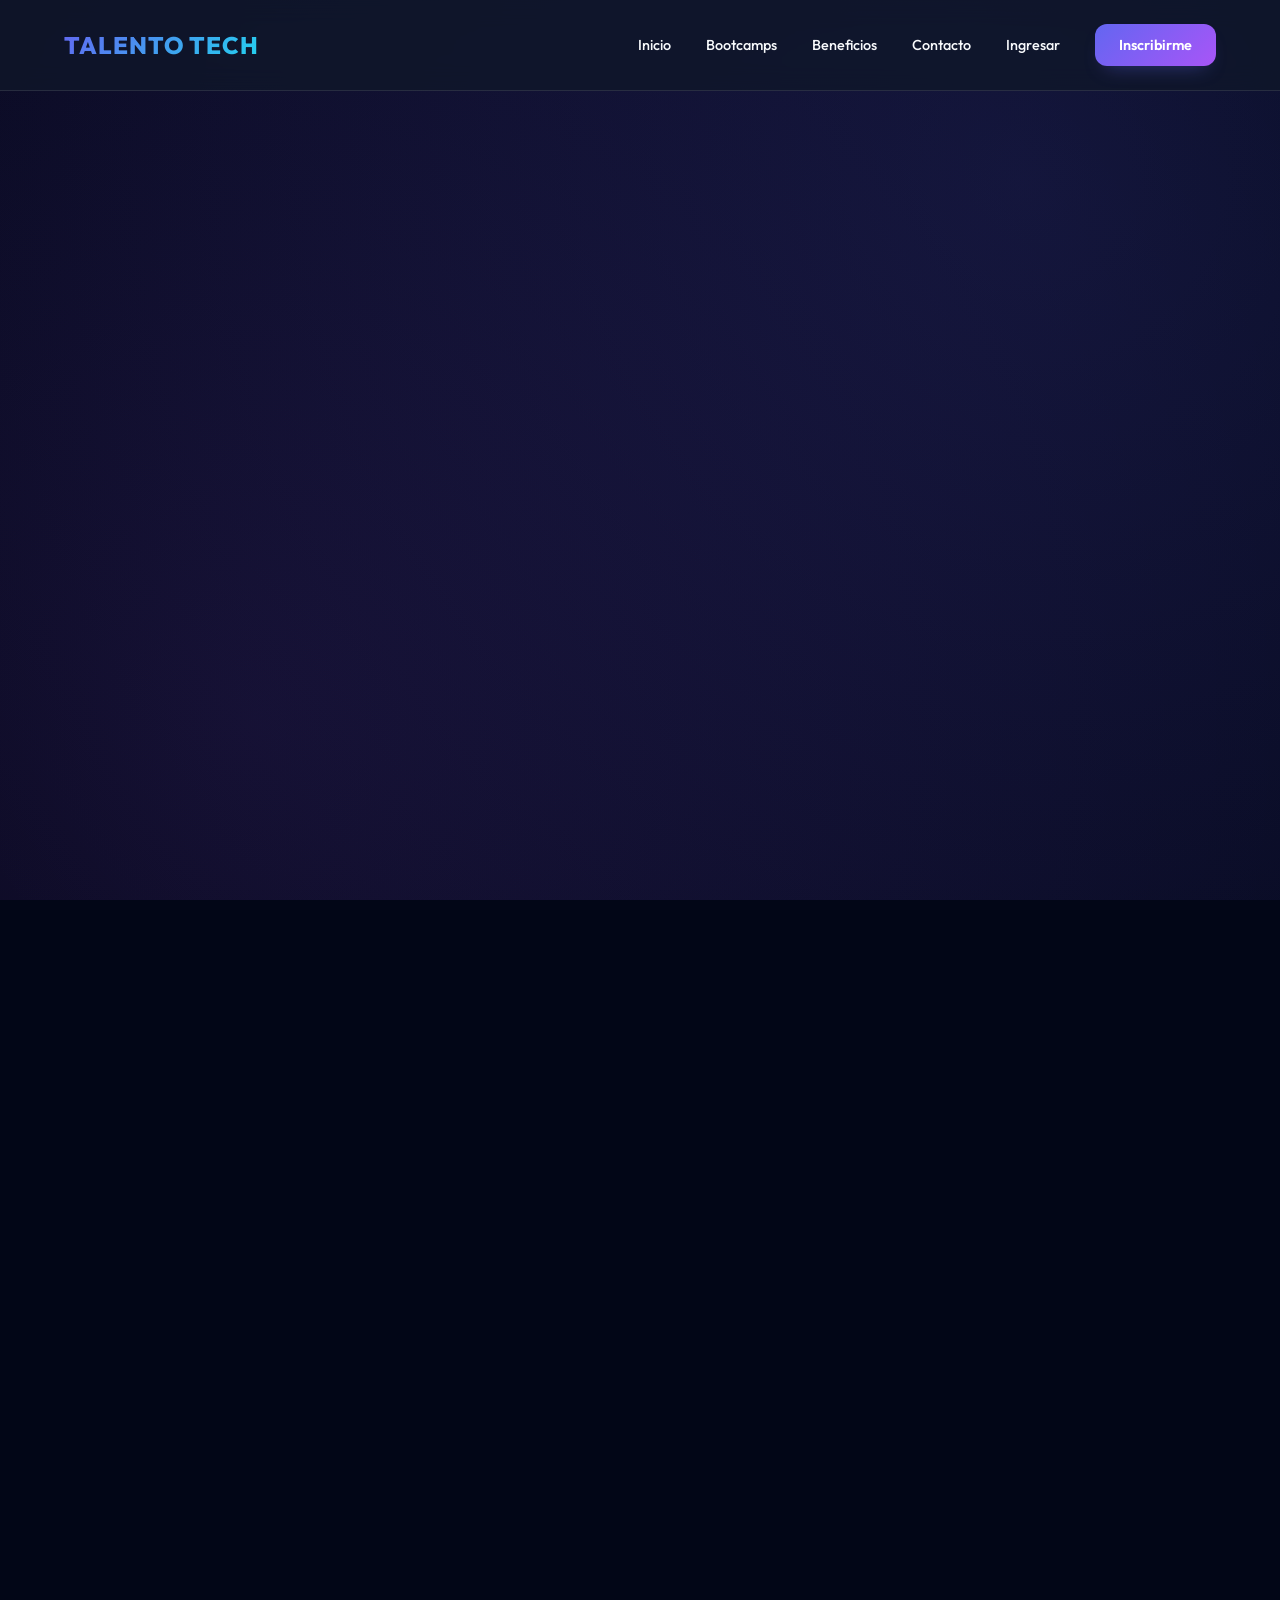
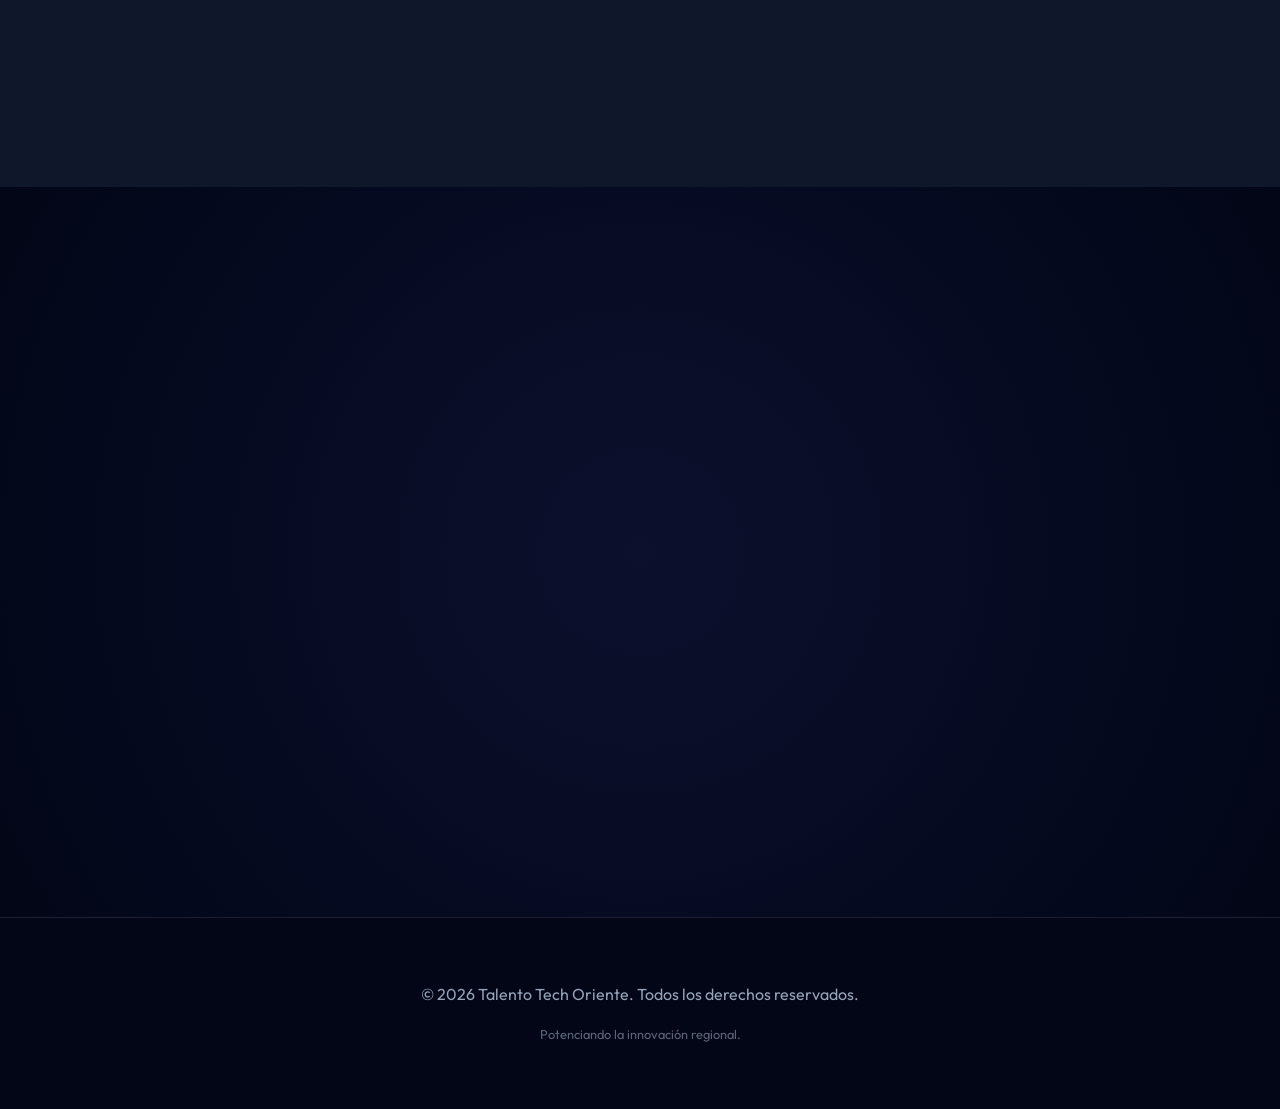
==== commit c962980e: "Add files via upload" ====
--- a/index.html
+++ b/index.html
@@ -29,6 +29,7 @@
             <a href="#bootcamps">Bootcamps</a>
             <a href="#beneficios">Beneficios</a>
             <a href="#contacto">Contacto</a>
+            <a href="acceso.html" id="nav-auth-btn">Ingresar</a>
             <a class="btn" style="padding: 0.6rem 1.5rem; font-size: 0.9rem;" href="inscripcion.html">Inscribirme</a>
         </nav>
     </header>
@@ -164,60 +165,38 @@
             </div>
         </section>
         <section id="contacto" class="section form-section">
-            <h2 data-aos="fade-up">Interactúa con nosotros</h2>
+            <h2 data-aos="fade-up">Caja de Comentarios</h2>
             <div class="form-grid" data-aos="zoom-in">
                 
-                <!-- 1. Recuadro Inicial de Selección -->
-                <div id="auth-selection" style="text-align: center; padding: 2rem 0;">
-                    <p style="margin-bottom: 2rem; color: var(--text-muted); font-size: 1.1rem;">Para dejar un comentario, primero dinos quién eres:</p>
-                    <div class="form-row">
-                        <button type="button" class="btn" onclick="showAuthForm('register')" style="width: 100%;">Soy Nuevo (Registrarme)</button>
-                        <button type="button" class="btn" onclick="showAuthForm('login')" style="background: var(--card-bg); border: 1px solid var(--primary); width: 100%;">Ya tengo cuenta (Ingresar)</button>
+                <!-- Vista para Usuarios NO logueados -->
+                <div id="no-auth-view" style="text-align: center; padding: 2rem;">
+                    <i class="ph-bold ph-lock" style="font-size: 4rem; color: var(--primary); margin-bottom: 1.5rem;"></i>
+                    <p style="margin-bottom: 2rem; color: var(--text-muted); font-size: 1.1rem;">Debes iniciar sesión para poder dejar un comentario.</p>
+                    <a href="acceso.html" class="btn">Ir a Iniciar Sesión / Registrarse</a>
+                </div>
+
+                <!-- Vista para Usuarios Logueados -->
+                <div id="auth-view" style="display: none;">
+                    <div style="display: flex; justify-content: space-between; align-items: center; margin-bottom: 2rem; border-bottom: 1px solid var(--glass-border); padding-bottom: 1rem;">
+                        <h3 style="color: var(--accent);">Hola, <span id="user-name-tag"></span></h3>
+                        <button onclick="handleLogout()" class="btn" style="padding: 0.5rem 1rem; font-size: 0.8rem; background: transparent; border: 1px solid rgba(255,255,255,0.1);">Cerrar Sesión</button>
                     </div>
-                </div>
-
-                <!-- 2. Formulario de Autenticación (Oculto inicialmente) -->
-                <form id="main-auth-form" style="display: none;">
-                    <h3 id="auth-title" style="margin-bottom: 1.5rem; color: var(--accent);"></h3>
-                    
-                    <div id="register-fields">
+
+                    <form id="comment-form">
                         <div class="form-group">
-                            <label for="nombres">Nombres</label>
-                            <input type="text" id="nombres" name="nombres" placeholder="Tu nombre completo">
+                            <label for="c-mensaje">Tu Comentario</label>
+                            <textarea id="c-mensaje" rows="4" placeholder="¿Qué piensas de nuestros bootcamps?" required></textarea>
                         </div>
+                        <button type="button" id="btn-submit-comment" class="btn submit-btn" style="width: 100%;">Publicar Comentario</button>
+                    </form>
+                </div>
+
+                <!-- Lista de Comentarios -->
+                <div id="comments-display" style="margin-top: 3rem; text-align: left;">
+                    <h3 style="color: var(--accent); margin-bottom: 1.5rem; border-bottom: 1px solid var(--glass-border); padding-bottom: 0.5rem;">Comentarios Recientes</h3>
+                    <div id="comments-list">
+                        <p style="color: var(--text-muted);">Cargando comentarios...</p>
                     </div>
-
-                    <div class="form-row">
-                        <div class="form-group">
-                            <label for="correo">Correo Electrónico</label>
-                            <input type="email" id="correo" name="email" placeholder="ejemplo@correo.com" required>
-                        </div>
-                        <div class="form-group">
-                            <label for="password">Contraseña</label>
-                            <div class="password-wrapper">
-                                <input type="password" id="password" name="password" placeholder="••••••••" required>
-                                <i class="ph-bold ph-eye" id="togglePassword"></i>
-                            </div>
-                        </div>
-                    </div>
-
-                    <div style="display: flex; gap: 1rem; margin-top: 1rem;">
-                        <button type="button" id="btn-auth-action" class="btn submit-btn" style="flex: 2;"></button>
-                        <button type="button" class="btn" onclick="resetView()" style="flex: 1; background: rgba(255,0,0,0.1); border: 1px solid rgba(255,255,255,0.1); margin-top: 0;">Cancelar</button>
-                    </div>
-                </form>
-
-                <!-- 3. Formulario de Comentarios (Oculto hasta login) -->
-                <div id="comment-section" style="display: none; text-align: left;">
-                    <div style="display: flex; justify-content: space-between; align-items: center; margin-bottom: 1.5rem;">
-                        <h3 style="color: var(--accent);">Bienvenido, <span id="user-display-name"></span></h3>
-                        <button type="button" onclick="logout()" class="btn" style="padding: 0.5rem 1rem; font-size: 0.8rem; background: transparent; border: 1px solid var(--glass-border);">Cerrar Sesión</button>
-                    </div>
-                    <div class="form-group">
-                        <label for="comentarios">Escribe tu comentario</label>
-                        <textarea id="comentarios" name="comentarios" rows="4" placeholder="¿Qué piensas de nuestros bootcamps?"></textarea>
-                    </div>
-                    <button type="button" id="btn-send-comment" onclick="handleCommentSubmission()" class="btn submit-btn" style="width: 100%;">Enviar Comentario</button>
                 </div>
 
             </div>
@@ -234,115 +213,112 @@
 
     <!-- Supabase and Logic Script -->
     <script>
-        // Supabase Configuration
-        const SUPABASE_URL = 'https://twfmzprqssfsoubefjfy.supabase.co';
-        const SUPABASE_KEY = 'sb_publishable_mC8422ooUui5OGQmSwhuRg_hTleXq1N';
+        // Supabase Configuration - COLOCAR NUEVOS DATOS AQUÍ
+        const SUPABASE_URL = 'https://twfmzprqssfsoubefjfy.supabase.co'; 
+        const SUPABASE_KEY = 'sb_publishable_mC8422ooUui5OGQmSwhuRg_hTleXq1N'; 
         const supabaseClient = supabase.createClient(SUPABASE_URL, SUPABASE_KEY);
 
-        // UI State Management
-        let currentMode = 'register';
-        const authSelection = document.getElementById('auth-selection');
-        const authForm = document.getElementById('main-auth-form');
-        const commentSection = document.getElementById('comment-section');
-        const registerFields = document.getElementById('register-fields');
-        const authTitle = document.getElementById('auth-title');
-        const btnAuthAction = document.getElementById('btn-auth-action');
-        const userNameSpan = document.getElementById('user-display-name');
-
-        function showAuthForm(mode) {
-            currentMode = mode;
-            authSelection.style.display = 'none';
-            authForm.style.display = 'block';
-            
-            if (mode === 'register') {
-                authTitle.textContent = 'Crear Nueva Cuenta';
-                btnAuthAction.textContent = 'Registrarme';
-                registerFields.style.display = 'block';
+        // AOS initialization
+        AOS.init({ duration: 1000, once: true, offset: 100 });
+
+        // Function to load comments
+        async function loadComments() {
+            const listElement = document.getElementById('comments-list');
+            const { data, error } = await supabaseClient
+                .from('comentarios')
+                .select('*')
+                .order('created_at', { ascending: false });
+
+            if (error) {
+                listElement.innerHTML = `<p style="color: #ff4444;">Error al cargar comentarios: ${error.message}</p>`;
+                return;
+            }
+
+            if (data.length === 0) {
+                listElement.innerHTML = `<p style="color: var(--text-muted);">Aún no hay comentarios. ¡Sé el primero!</p>`;
+                return;
+            }
+
+            listElement.innerHTML = data.map(c => `
+                <div style="background: rgba(255,255,255,0.05); padding: 1.5rem; border-radius: 12px; margin-bottom: 1rem; border: 1px solid var(--glass-border);">
+                    <div style="margin-bottom: 0.5rem;">
+                        <strong style="color: var(--accent); font-size: 1.1rem;">${c.nombre}</strong>
+                    </div>
+                    <p style="color: var(--text-light);">${c.comentario}</p>
+                </div>
+            `).join('');
+        }
+
+        // Auth Check
+        async function checkUser() {
+            const { data: { user } } = await supabaseClient.auth.getUser();
+            const noAuthView = document.getElementById('no-auth-view');
+            const authView = document.getElementById('auth-view');
+            const navAuthBtn = document.getElementById('nav-auth-btn');
+            const userNameTag = document.getElementById('user-name-tag');
+
+            if (user) {
+                noAuthView.style.display = 'none';
+                authView.style.display = 'block';
+                navAuthBtn.textContent = 'Cerrar Sesión';
+                navAuthBtn.href = '#';
+                navAuthBtn.onclick = handleLogout;
+                userNameTag.textContent = user.user_metadata.full_name || user.email;
             } else {
-                authTitle.textContent = 'Ingresar a mi Cuenta';
-                btnAuthAction.textContent = 'Iniciar Sesión';
-                registerFields.style.display = 'none';
+                noAuthView.style.display = 'block';
+                authView.style.display = 'none';
+                navAuthBtn.textContent = 'Ingresar';
+                navAuthBtn.href = 'acceso.html';
+                navAuthBtn.onclick = null;
             }
         }
 
-        function resetView() {
-            authSelection.style.display = 'block';
-            authForm.style.display = 'none';
-            commentSection.style.display = 'none';
+        async function handleLogout() {
+            await supabaseClient.auth.signOut();
+            window.location.reload();
         }
 
-        async function logout() {
-            await supabaseClient.auth.signOut();
-            resetView();
-        }
-
-        // AOS initialization
-        AOS.init({ duration: 1000, once: true, offset: 100 });
-
-        // Password Toggle
-        const togglePassword = document.querySelector('#togglePassword');
-        const passwordInput = document.querySelector('#password');
-        if (togglePassword) {
-            togglePassword.addEventListener('click', function() {
-                const type = passwordInput.getAttribute('type') === 'password' ? 'text' : 'password';
-                passwordInput.setAttribute('type', type);
-                this.classList.toggle('ph-eye');
-                this.classList.toggle('ph-eye-slash');
+        // Handle Form Submission
+        const btnSubmit = document.getElementById('btn-submit-comment');
+        if (btnSubmit) {
+            btnSubmit.addEventListener('click', async () => {
+                const { data: { user } } = await supabaseClient.auth.getUser();
+                const comentario = document.getElementById('c-mensaje').value;
+
+                if (!comentario) {
+                    alert('Por favor escribe un comentario');
+                    return;
+                }
+
+                btnSubmit.textContent = 'Enviando...';
+                btnSubmit.disabled = true;
+
+                const { error } = await supabaseClient
+                    .from('comentarios')
+                    .insert([{ 
+                        nombre: user.user_metadata.full_name || user.email, 
+                        comentario: comentario,
+                        user_id: user.id
+                    }]);
+
+                if (error) {
+                    alert('Error al enviar: ' + error.message);
+                } else {
+                    alert('¡Comentario publicado!');
+                    document.getElementById('c-mensaje').value = '';
+                    loadComments();
+                }
+
+                btnSubmit.textContent = 'Publicar Comentario';
+                btnSubmit.disabled = false;
             });
         }
 
-        // Auth Submission
-        btnAuthAction.addEventListener('click', async () => {
-            const email = document.getElementById('correo').value;
-            const password = document.getElementById('password').value;
-
-            if (currentMode === 'register') {
-                const nombres = document.getElementById('nombres').value;
-                const { data, error } = await supabaseClient.auth.signUp({
-                    email, password, options: { data: { full_name: nombres } }
-                });
-                if (error) alert('Error: ' + error.message);
-                else {
-                    alert('¡Registro exitoso! Por favor confirma tu correo.');
-                    showCommentArea(nombres || email);
-                }
-            } else {
-                const { data, error } = await supabaseClient.auth.signInWithPassword({ email, password });
-                if (error) alert('Error: ' + error.message);
-                else {
-                    showCommentArea(data.user.user_metadata.full_name || email);
-                }
-            }
+        // Initial load
+        document.addEventListener('DOMContentLoaded', () => {
+            loadComments();
+            checkUser();
         });
-
-        function showCommentArea(name) {
-            authForm.style.display = 'none';
-            commentSection.style.display = 'block';
-            userNameSpan.textContent = name;
-        }
-
-        async function handleCommentSubmission() {
-            const { data: { user } } = await supabaseClient.auth.getUser();
-            if (!user) return alert('Debes estar logueado');
-
-            const comentario = document.getElementById('comentarios').value;
-            if (!comentario) return alert('Escribe algo primero');
-
-            const { error } = await supabaseClient
-                .from('comentarios')
-                .insert([{
-                    nombres: user.user_metadata.full_name || 'Usuario',
-                    correo: user.email,
-                    comentario: comentario,
-                    user_id: user.id
-                }]);
-
-            if (error) alert('Error al enviar: ' + error.message);
-            else {
-                alert('¡Gracias por tu comentario!');
-                document.getElementById('comentarios').value = '';
-            }
-        }
     </script>
 
     <!-- Chatbot Chatbase -->
